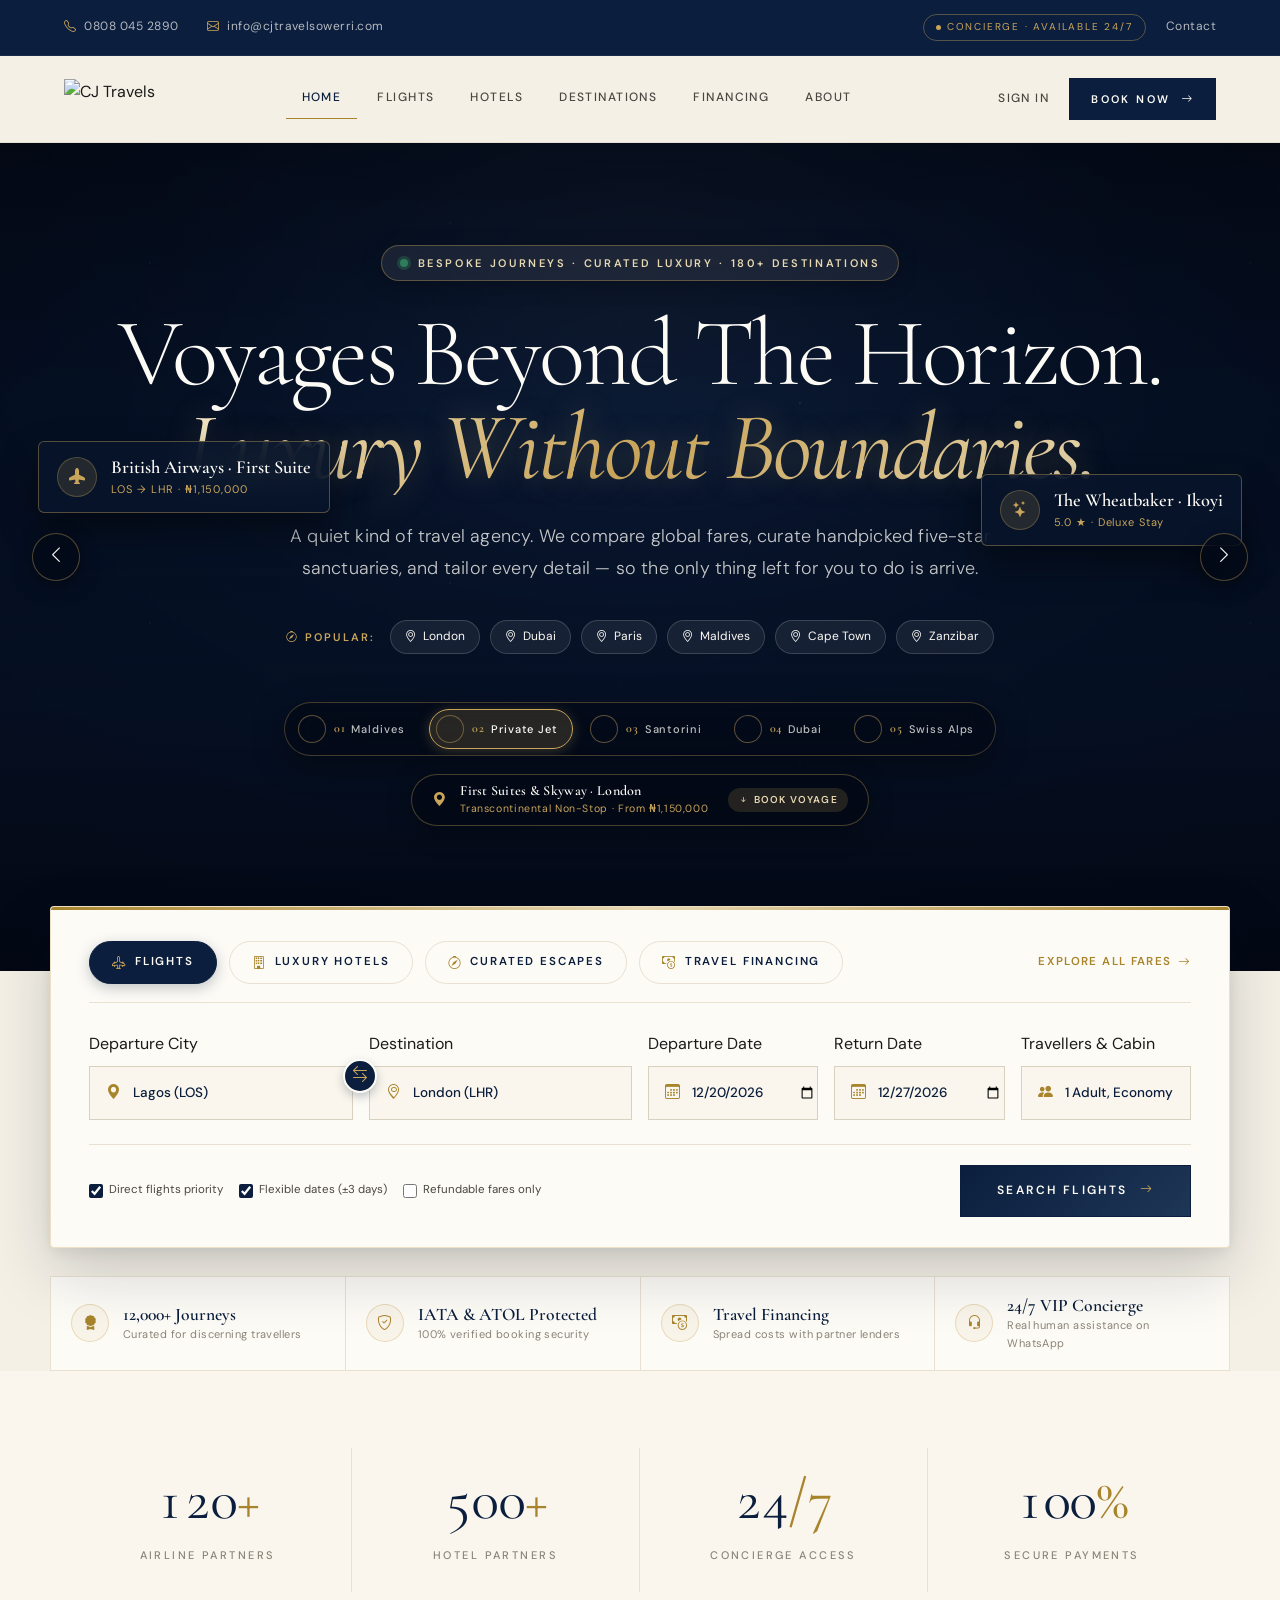
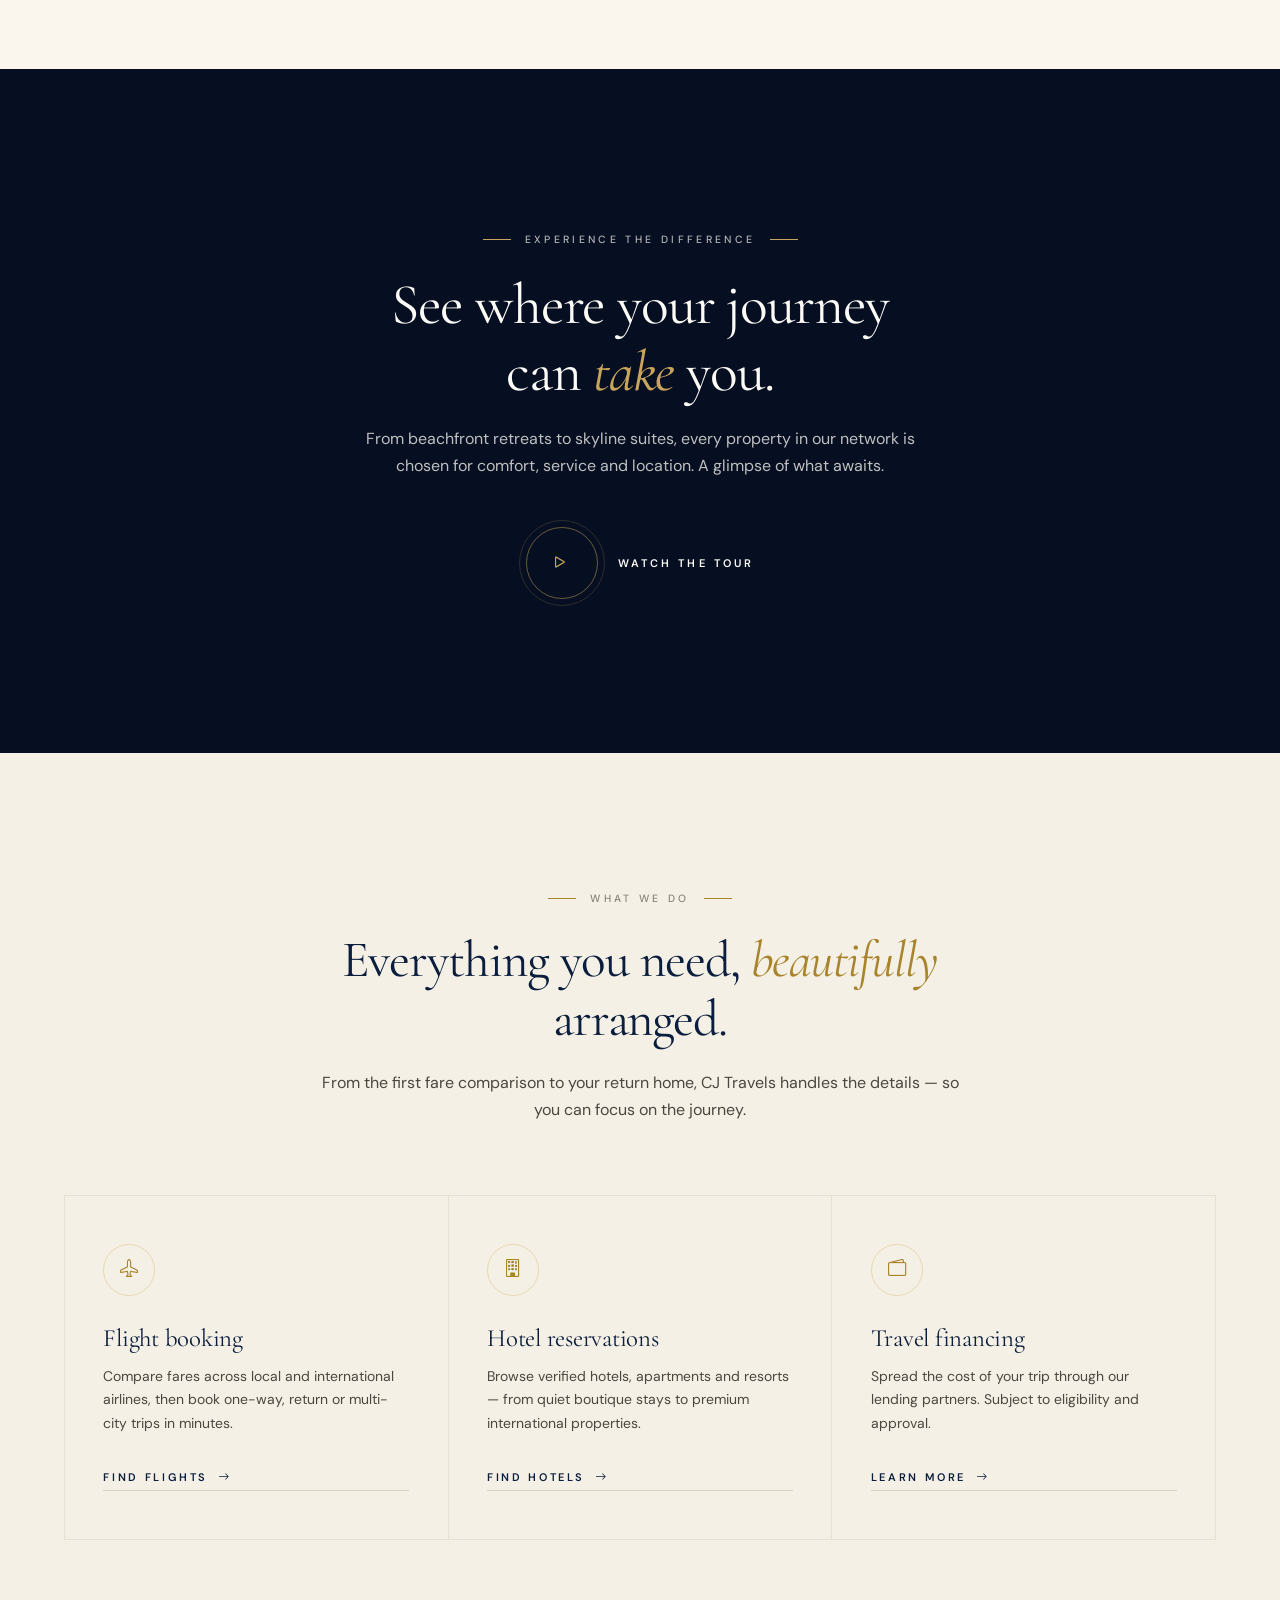
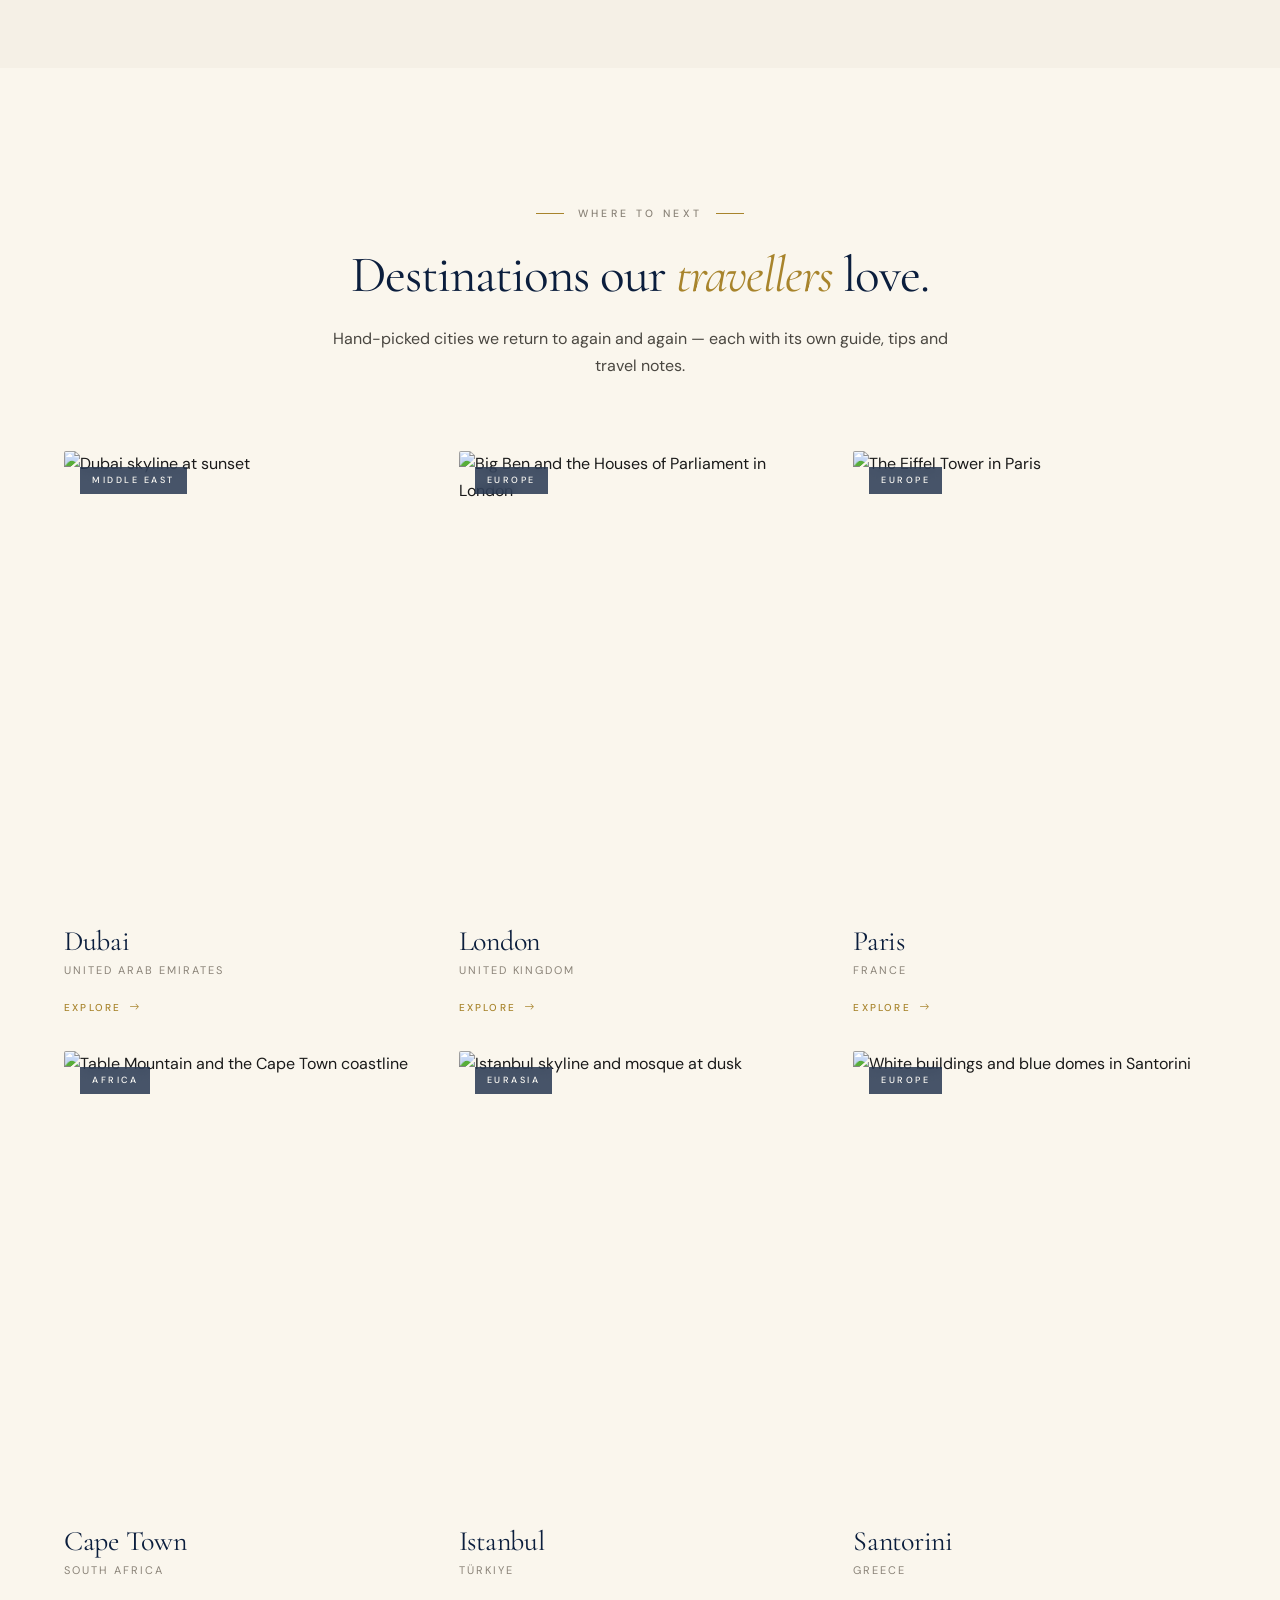
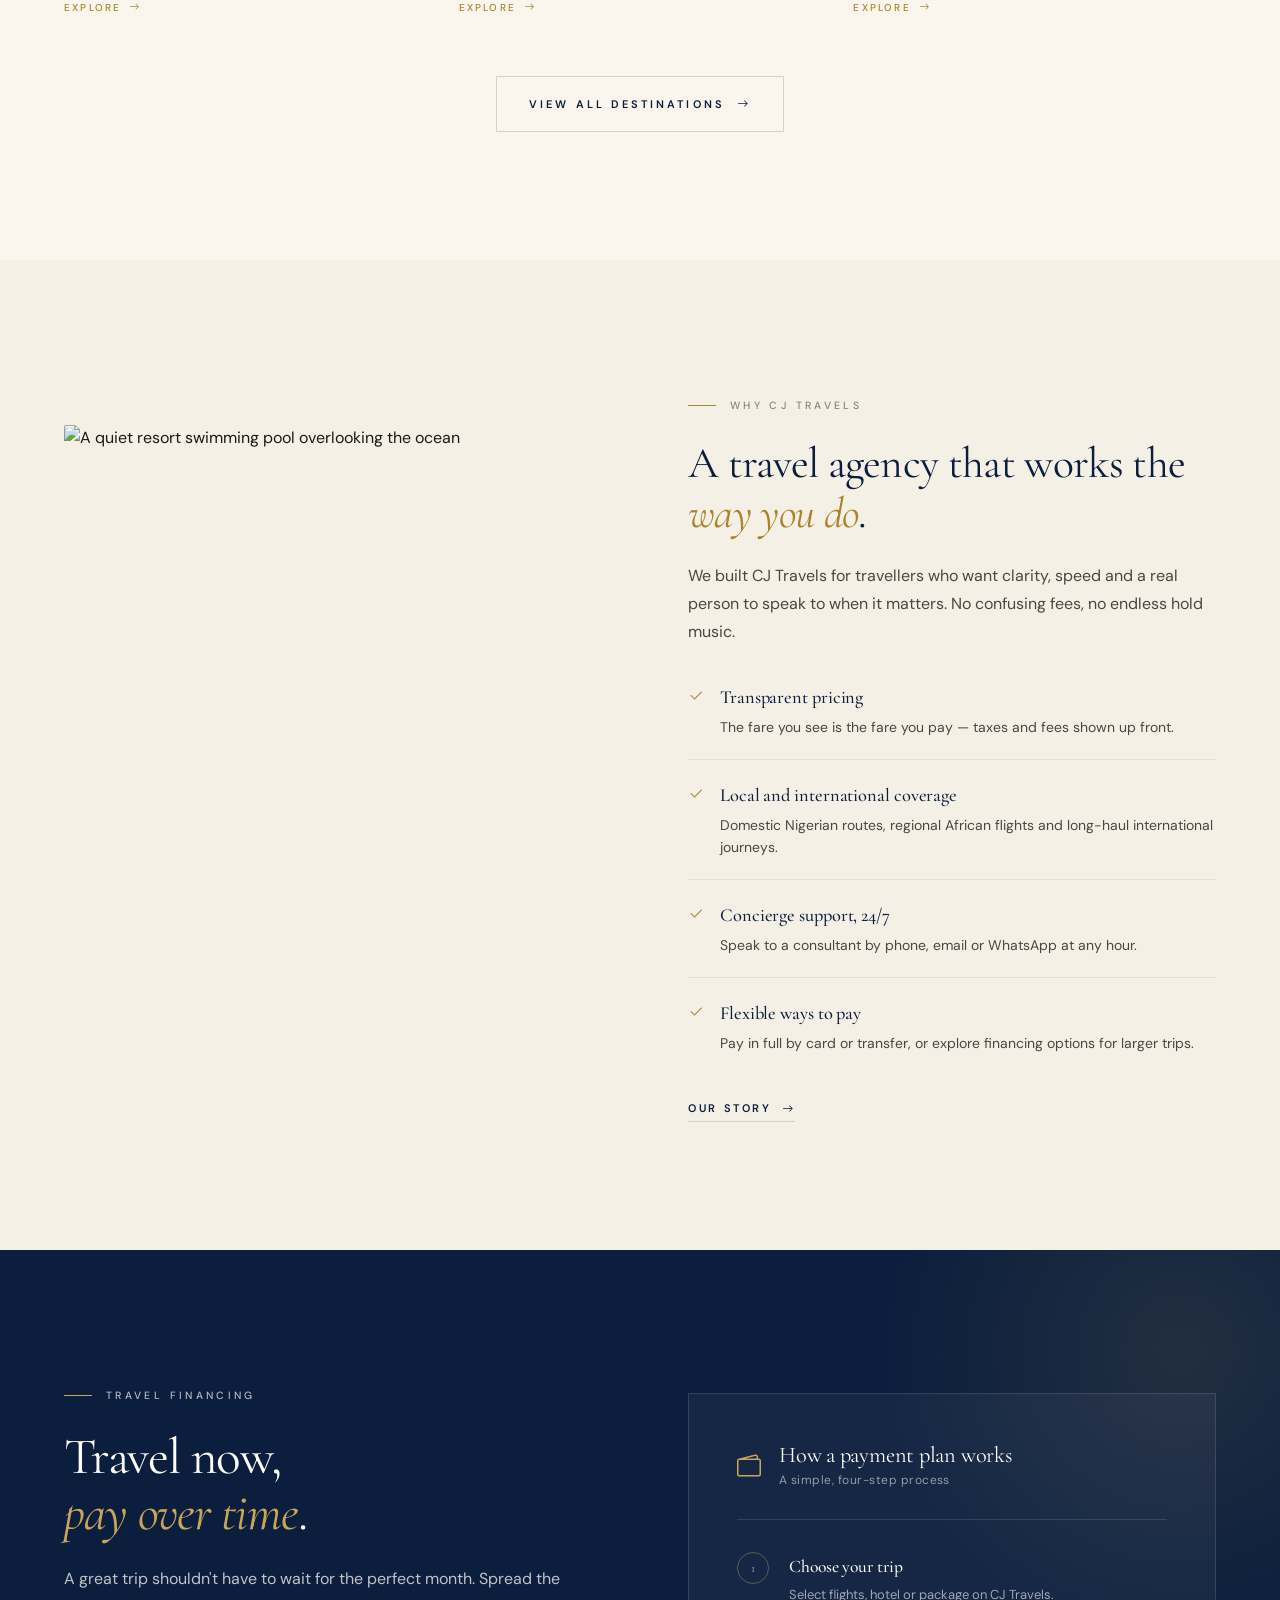
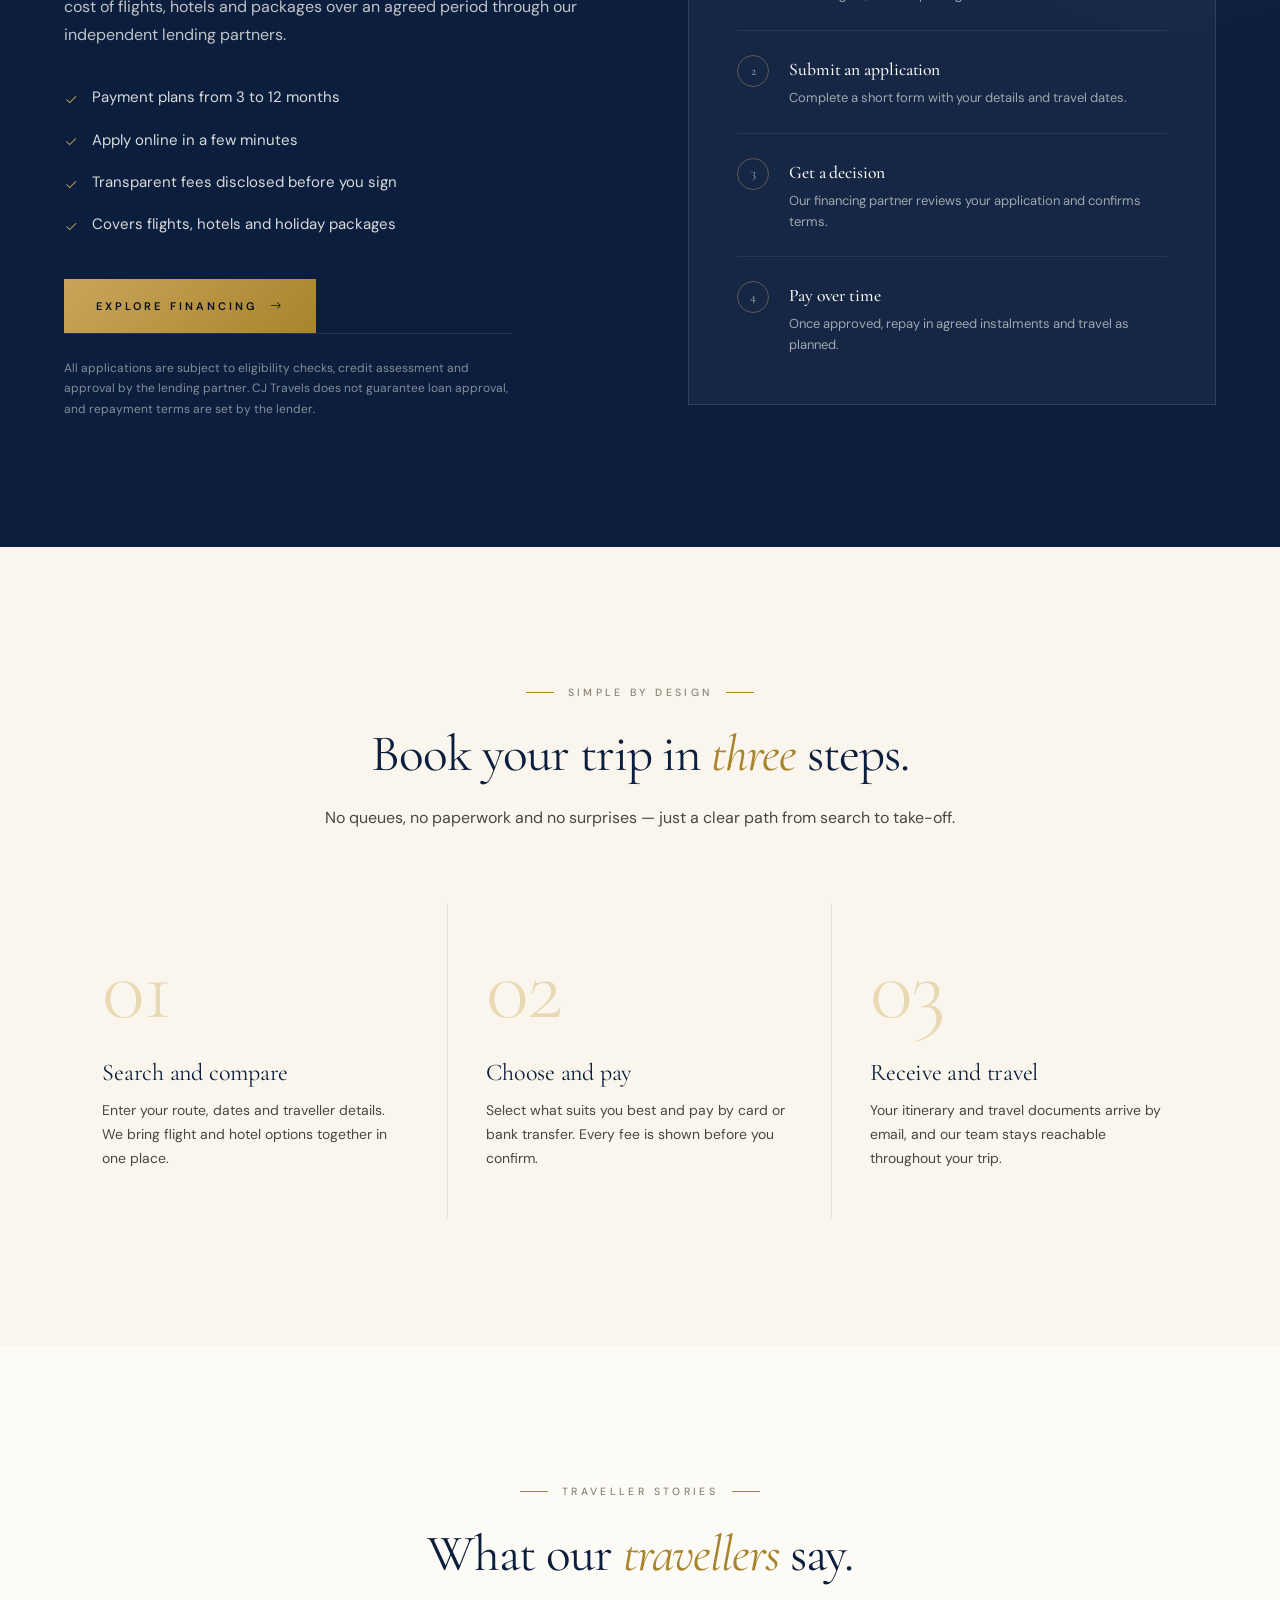
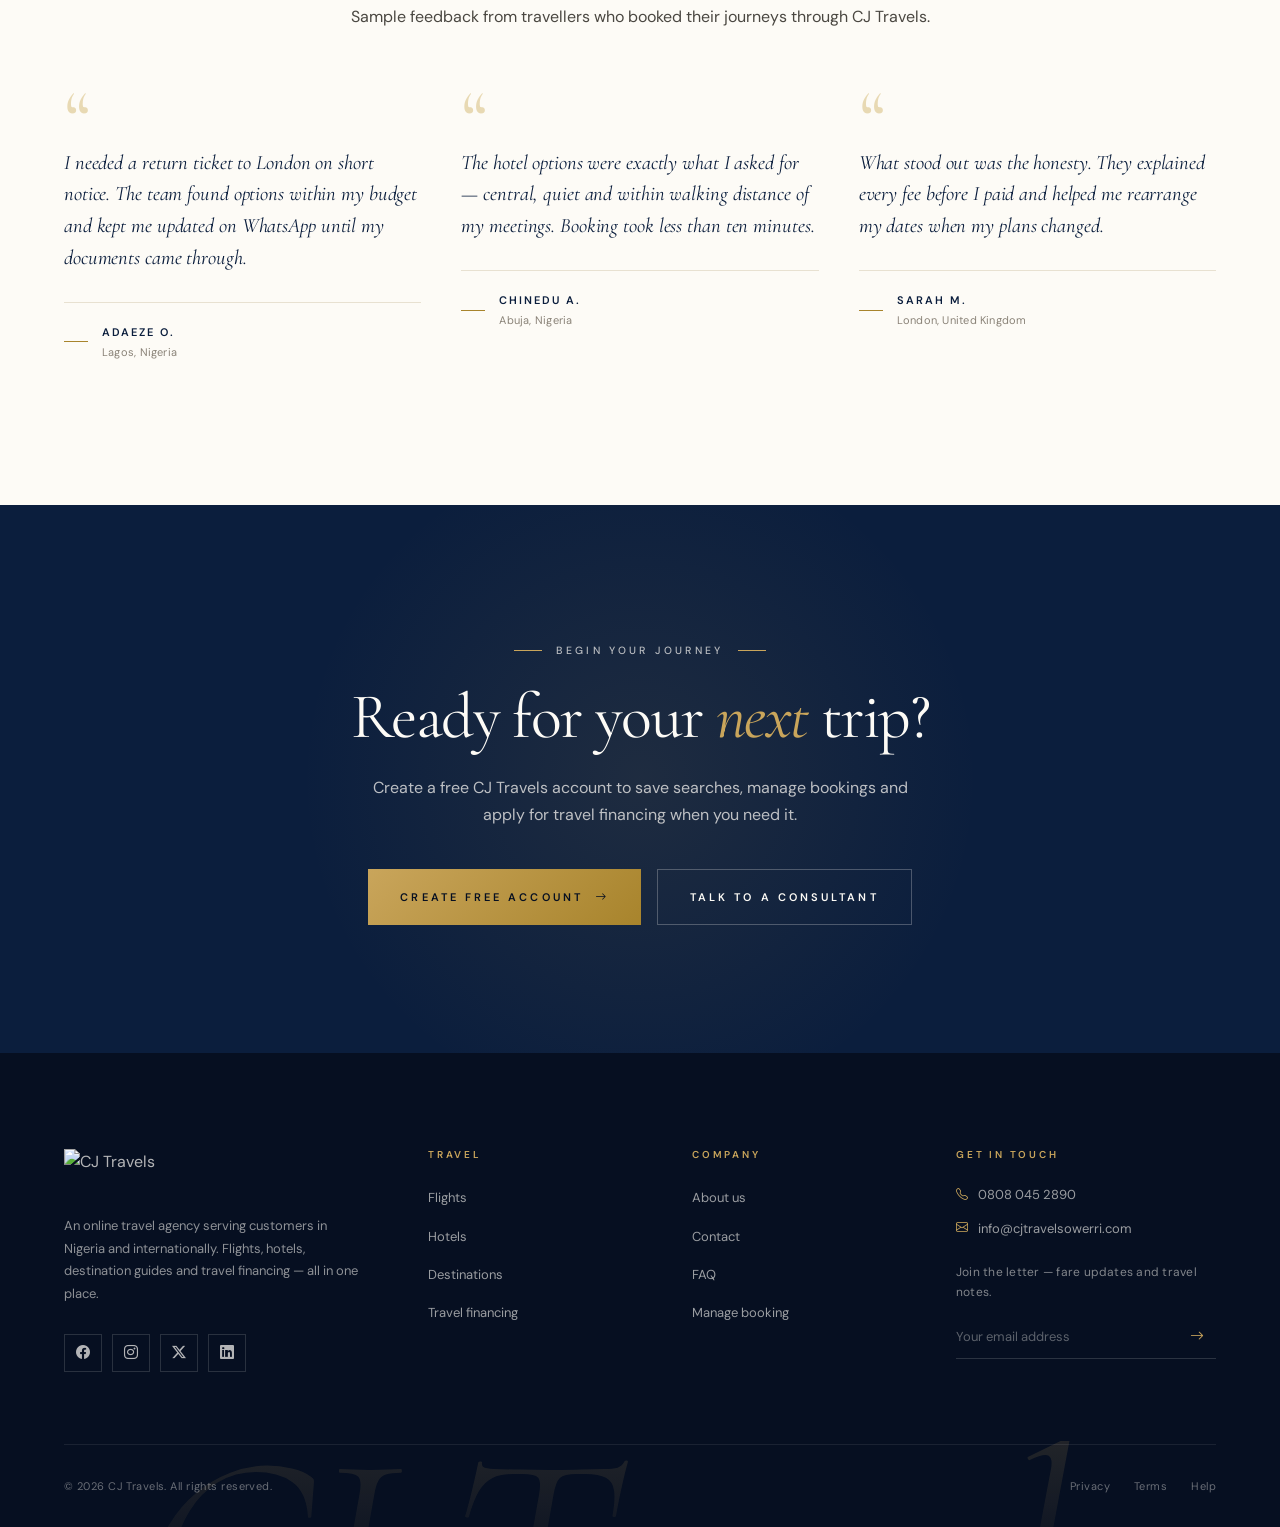
==== public/index.html @ 4b58b242 "Implement real-time MySQL backend, admin credentials management, and live data synchronization" ====
<!DOCTYPE html>
<html lang="en">
<head>
  <link rel="icon" type="image/png" href="images/logo-mark.png" />

  <meta charset="UTF-8" />
  <meta name="viewport" content="width=device-width, initial-scale=1" />
  <title>CJ Travels — Voyages Beyond The Horizon</title>
  <meta name="description" content="CJ Travels is a premier luxury travel agency for travellers in Nigeria and worldwide. Curated flights, hotels, destination guides and travel financing." />

  <link rel="preconnect" href="https://fonts.googleapis.com" />
  <link rel="preconnect" href="https://fonts.gstatic.com" crossorigin />
  <link href="https://fonts.googleapis.com/css2?family=Cormorant+Garamond:ital,wght@0,300;0,400;0,500;0,600;1,300;1,400;1,500&family=DM+Sans:wght@300;400;500;600;700&display=swap" rel="stylesheet" />
  <link href="https://cdn.jsdelivr.net/npm/bootstrap@5.3.3/dist/css/bootstrap.min.css" rel="stylesheet" />
  <link href="https://cdn.jsdelivr.net/npm/bootstrap-icons@1.11.3/font/bootstrap-icons.min.css" rel="stylesheet" />

  <style>
    /* =======================================================
       TOKENS
       ======================================================= */
    :root {
      --cream: #f5f0e6;
      --cream-soft: #faf6ed;
      --ivory: #fdfbf6;
      --navy: #0b1e3d;
      --navy-soft: #1e3657;
      --navy-deep: #060f21;
      --gold: #a8842c;
      --gold-soft: #c9a55b;
      --gold-pale: #e8d9b3;
      --ink: #1a1a1a;
      --ink-soft: #4a4741;
      --muted: #8a8378;
      --hairline: #d9d1c0;
      --hairline-soft: #e8e1d1;
      --green: #2e7d5b;
      --error: #a3452e;
    }

    /* =======================================================
       RESET / BASE
       ======================================================= */
    * { box-sizing: border-box; }
    html { scroll-behavior: smooth; }
    body {
      font-family: 'DM Sans', sans-serif;
      font-weight: 400;
      color: var(--ink);
      background: var(--cream);
      line-height: 1.65;
      -webkit-font-smoothing: antialiased;
      text-rendering: optimizeLegibility;
      overflow-x: hidden;
    }

    h1, h2, h3, h4, h5, h6 {
      font-family: 'Cormorant Garamond', serif;
      font-weight: 400;
      letter-spacing: -.01em;
      color: var(--navy);
      margin: 0;
      line-height: 1.15;
    }

    p { margin: 0; }
    a { color: inherit; text-decoration: none; }
    img { max-width: 100%; display: block; }

    a:focus-visible, button:focus-visible, input:focus-visible, select:focus-visible {
      outline: 1.5px solid var(--navy);
      outline-offset: 4px;
    }

    /* =======================================================
       UTILITIES
       ======================================================= */
    .container { max-width: 1200px; padding-left: 24px; padding-right: 24px; margin: 0 auto; }

    .eyebrow {
      display: inline-flex;
      align-items: center;
      gap: 14px;
      font-family: 'DM Sans', sans-serif;
      font-size: 10.5px;
      font-weight: 500;
      letter-spacing: .32em;
      text-transform: uppercase;
      color: var(--muted);
      margin-bottom: 24px;
    }
    .eyebrow::before, .eyebrow::after {
      content: "";
      width: 28px;
      height: 1px;
      background: var(--gold);
    }
    .eyebrow.no-after::after { display: none; }
    .eyebrow.light { color: rgba(253, 251, 246, .7); }
    .eyebrow.light::before, .eyebrow.light::after { background: var(--gold-soft); }

    .section { padding: clamp(80px, 10vw, 140px) 0; }
    .section-tight { padding: clamp(56px, 7vw, 96px) 0; }

    .bg-cream { background: var(--cream); }
    .bg-cream-soft { background: var(--cream-soft); }
    .bg-ivory { background: var(--ivory); }
    .bg-navy { background: var(--navy); color: var(--ivory); }
    .bg-navy h1, .bg-navy h2, .bg-navy h3 { color: var(--ivory); }

    .section-head {
      max-width: 640px;
      margin: 0 auto clamp(48px, 6vw, 72px);
      text-align: center;
    }
    .section-head h2 {
      font-size: clamp(2rem, 4vw, 3.4rem);
      margin-bottom: 20px;
      letter-spacing: -.02em;
    }
    .section-head h2 em { font-style: italic; color: var(--gold); font-weight: 400; }
    .section-head p {
      font-size: 16px;
      color: var(--ink-soft);
      line-height: 1.7;
    }

    .reveal { opacity: 1; transform: none; }
    .js .reveal {
      opacity: 0;
      transform: translateY(28px);
      transition: opacity .9s cubic-bezier(.4, 0, .2, 1), transform .9s cubic-bezier(.4, 0, .2, 1);
    }
    .js .reveal.is-visible { opacity: 1; transform: none; }

    /* =======================================================
       BUTTONS
       ======================================================= */
    .btn-lux {
      display: inline-flex;
      align-items: center;
      gap: 12px;
      padding: 18px 32px;
      font-family: 'DM Sans', sans-serif;
      font-size: 11px;
      font-weight: 600;
      letter-spacing: .28em;
      text-transform: uppercase;
      cursor: pointer;
      border: 0;
      transition: all .3s ease;
    }
    .btn-lux-navy { background: var(--navy); color: var(--ivory); }
    .btn-lux-navy:hover { background: var(--navy-soft); color: var(--ivory); }
    .btn-lux-navy .arrow { transition: transform .3s ease; }
    .btn-lux-navy:hover .arrow { transform: translateX(4px); }

    .btn-lux-ghost {
      background: transparent;
      color: var(--navy);
      border: 1px solid var(--hairline);
    }
    .btn-lux-ghost:hover {
      background: var(--cream-soft);
      border-color: var(--navy);
      color: var(--navy);
    }

    .btn-lux-gold {
      background: linear-gradient(135deg, var(--gold-soft) 0%, var(--gold) 100%);
      color: var(--navy-deep);
    }
    .btn-lux-gold:hover {
      background: linear-gradient(135deg, var(--gold) 0%, var(--gold-soft) 100%);
      color: var(--navy-deep);
      transform: translateY(-1px);
    }

    .link-arrow {
      display: inline-flex;
      align-items: center;
      gap: 10px;
      font-family: 'DM Sans', sans-serif;
      font-size: 11px;
      font-weight: 600;
      letter-spacing: .24em;
      text-transform: uppercase;
      color: var(--navy);
      border-bottom: 1px solid var(--hairline);
      padding-bottom: 4px;
      transition: all .25s ease;
    }
    .link-arrow:hover {
      border-bottom-color: var(--navy);
      color: var(--navy);
    }
    .link-arrow i { transition: transform .25s ease; }
    .link-arrow:hover i { transform: translateX(4px); }

    /* =======================================================
       TOPBAR
       ======================================================= */
    .topbar {
      background: var(--navy);
      color: rgba(253, 251, 246, .7);
      font-size: 12px;
      padding: 14px 0;
      border-bottom: 1px solid rgba(255, 255, 255, .06);
    }
    .topbar-inner {
      display: flex;
      align-items: center;
      justify-content: space-between;
      gap: 24px;
      flex-wrap: wrap;
    }
    .topbar-left {
      display: flex;
      align-items: center;
      gap: 28px;
    }
    .topbar a {
      color: rgba(253, 251, 246, .7);
      display: inline-flex;
      align-items: center;
      gap: 8px;
      letter-spacing: .04em;
      transition: color .2s ease;
    }
    .topbar a:hover { color: var(--gold-soft); }
    .topbar i { color: var(--gold-soft); font-size: 12px; }
    .topbar-right {
      display: flex;
      align-items: center;
      gap: 20px;
    }
    .topbar-badge {
      display: inline-flex;
      align-items: center;
      gap: 6px;
      padding: 4px 12px;
      border: 1px solid rgba(201, 165, 91, .4);
      border-radius: 100px;
      font-size: 10px;
      letter-spacing: .18em;
      text-transform: uppercase;
      color: var(--gold-soft);
    }
    .topbar-badge::before {
      content: "";
      width: 5px;
      height: 5px;
      border-radius: 50%;
      background: var(--gold-soft);
    }

    /* =======================================================
       NAVBAR
       ======================================================= */
    .site-header {
      position: sticky;
      top: 0;
      z-index: 1030;
      background: var(--cream);
      border-bottom: 1px solid var(--hairline-soft);
      transition: box-shadow .3s ease, background-color .3s ease;
    }
    .site-header.scrolled {
      background: rgba(245, 240, 230, .97);
      backdrop-filter: blur(12px);
      -webkit-backdrop-filter: blur(12px);
      box-shadow: 0 1px 0 var(--hairline);
    }

    .nav-inner {
      display: flex;
      align-items: center;
      justify-content: space-between;
      gap: 32px;
      padding: 22px 0;
    }

    .brand {
      display: inline-flex;
      align-items: center;
      gap: 12px;
      flex-shrink: 0;
    }
    .brand-mark {
      width: 42px;
      height: 42px;
      border-radius: 50%;
      border: 1px solid var(--navy);
      display: inline-flex;
      align-items: center;
      justify-content: center;
      color: var(--navy);
      font-size: 15px;
      flex-shrink: 0;
      transition: all .3s ease;
    }
    .brand:hover .brand-mark {
      background: var(--navy);
      color: var(--ivory);
    }
    .brand-name {
      font-family: 'Cormorant Garamond', serif;
      font-size: 24px;
      font-weight: 500;
      letter-spacing: .01em;
      color: var(--navy);
      line-height: 1;
    }
    .brand-name em {
      font-style: italic;
      color: var(--gold);
      font-weight: 400;
    }

    .nav-center {
      display: flex;
      align-items: center;
      gap: 4px;
      flex: 1;
      justify-content: center;
    }
    .nav-center a {
      padding: 10px 16px;
      font-size: 12px;
      font-weight: 500;
      letter-spacing: .12em;
      text-transform: uppercase;
      color: var(--ink-soft);
      border-bottom: 1px solid transparent;
      transition: all .25s ease;
      white-space: nowrap;
    }
    .nav-center a:hover { color: var(--navy); }
    .nav-center a.active {
      color: var(--navy);
      border-bottom-color: var(--gold);
    }

    .nav-actions {
      display: flex;
      align-items: center;
      gap: 20px;
      flex-shrink: 0;
    }
    .nav-actions a.text-link {
      font-size: 12px;
      font-weight: 500;
      letter-spacing: .12em;
      text-transform: uppercase;
      color: var(--ink-soft);
      transition: color .2s ease;
    }
    .nav-actions a.text-link:hover { color: var(--navy); }

    .btn-nav-cta {
      display: inline-flex;
      align-items: center;
      gap: 10px;
      padding: 12px 22px;
      font-family: 'DM Sans', sans-serif;
      font-size: 11px;
      font-weight: 600;
      letter-spacing: .22em;
      text-transform: uppercase;
      background: var(--navy);
      color: var(--ivory);
      border: 0;
      cursor: pointer;
      transition: background-color .25s ease;
    }
    .btn-nav-cta:hover { background: var(--navy-soft); color: var(--ivory); }

    .navbar-toggler {
      display: none;
      width: 44px;
      height: 44px;
      border: 1px solid var(--hairline);
      background: transparent;
      color: var(--navy);
      align-items: center;
      justify-content: center;
      cursor: pointer;
    }

    @media (max-width: 991.98px) {
      .nav-center, .nav-actions { display: none; }
      .navbar-toggler { display: inline-flex; }
    }

    /* =======================================================
       MOBILE DRAWER
       ======================================================= */
    .mobile-nav-overlay {
      position: fixed;
      inset: 0;
      background: rgba(6, 15, 33, .55);
      backdrop-filter: blur(3px);
      z-index: 1049;
      opacity: 0;
      pointer-events: none;
      transition: opacity .3s ease;
    }
    .mobile-nav-overlay.show { opacity: 1; pointer-events: auto; }

    .mobile-nav {
      position: fixed;
      top: 0;
      right: 0;
      bottom: 0;
      width: min(360px, 88vw);
      background: var(--cream);
      z-index: 1050;
      transform: translateX(100%);
      transition: transform .4s cubic-bezier(.4, 0, .2, 1);
      display: flex;
      flex-direction: column;
      overflow-y: auto;
    }
    .mobile-nav.open { transform: translateX(0); }

    .mobile-nav-head {
      display: flex;
      align-items: center;
      justify-content: space-between;
      padding: 22px 24px;
      border-bottom: 1px solid var(--hairline-soft);
    }
    .mobile-nav-close {
      width: 40px;
      height: 40px;
      border: 1px solid var(--hairline);
      background: transparent;
      color: var(--navy);
      display: inline-flex;
      align-items: center;
      justify-content: center;
      cursor: pointer;
    }
    .mobile-nav-body { padding: 24px; flex: 1; }
    .mobile-nav .nav-list {
      list-style: none;
      padding: 0;
      margin: 0;
      display: grid;
      gap: 0;
    }
    .mobile-nav .nav-link {
      display: flex;
      align-items: center;
      justify-content: space-between;
      padding: 18px 0;
      font-family: 'Cormorant Garamond', serif;
      font-size: 24px;
      font-weight: 400;
      color: var(--navy);
      border-bottom: 1px solid var(--hairline-soft);
      transition: color .2s ease;
    }
    .mobile-nav .nav-link:hover,
    .mobile-nav .nav-link.active { color: var(--gold); }
    .mobile-nav .nav-link i {
      font-size: 14px;
      color: var(--hairline);
    }
    .mobile-nav-cta {
      padding: 24px;
      border-top: 1px solid var(--hairline-soft);
      display: grid;
      gap: 12px;
    }
    .mobile-nav-cta .btn-lux { justify-content: center; }
    .mobile-nav-footer {
      padding: 20px 24px 28px;
      border-top: 1px solid var(--hairline-soft);
      background: var(--cream-soft);
    }
    .mobile-nav-footer p {
      font-size: 11px;
      letter-spacing: .22em;
      text-transform: uppercase;
      color: var(--muted);
      margin-bottom: 12px;
    }
    .mobile-nav-footer a {
      display: flex;
      align-items: center;
      gap: 10px;
      font-size: 13px;
      color: var(--ink-soft);
      padding: 6px 0;
    }
    .mobile-nav-footer a i { color: var(--gold); }

    
    /* =======================================================
       OUT-OF-THIS-WORLD LUXURY HERO & SEARCH TERMINAL
       ======================================================= */
    .hero-cosmos {
      position: relative;
      background: radial-gradient(circle at 50% -10%, #152e59 0%, #08152b 45%, #030813 100%);
      color: #fdfbf6;
      padding: clamp(60px, 8vw, 110px) 0 clamp(90px, 12vw, 145px);
      overflow: hidden;
      isolation: isolate;
    }

    /* Ambient Cosmic Glows */
    .hero-cosmos::before {
      content: "";
      position: absolute;
      top: -200px;
      left: 50%;
      transform: translateX(-50%);
      width: clamp(600px, 80vw, 1200px);
      height: 600px;
      background: radial-gradient(ellipse, rgba(201, 165, 91, 0.22) 0%, rgba(30, 70, 130, 0.28) 40%, transparent 75%);
      filter: blur(80px);
      border-radius: 50%;
      pointer-events: none;
      z-index: 0;
      animation: pulseAura 12s ease-in-out infinite alternate;
    }

    .hero-cosmos::after {
      content: "";
      position: absolute;
      inset: 0;
      background-image: 
        radial-gradient(1px 1px at 20px 30px, rgba(201, 165, 91, 0.65), transparent),
        radial-gradient(1.5px 1.5px at 150px 120px, rgba(253, 251, 246, 0.85), transparent),
        radial-gradient(1px 1px at 320px 240px, rgba(201, 165, 91, 0.55), transparent),
        radial-gradient(1.2px 1.2px at 450px 80px, rgba(253, 251, 246, 0.75), transparent),
        radial-gradient(1px 1px at 620px 180px, rgba(201, 165, 91, 0.55), transparent),
        radial-gradient(1.5px 1.5px at 800px 260px, rgba(253, 251, 246, 0.8), transparent),
        radial-gradient(1px 1px at 980px 110px, rgba(201, 165, 91, 0.65), transparent);
      background-size: 1100px 360px;
      opacity: 0.65;
      pointer-events: none;
      z-index: 0;
    }

    @keyframes pulseAura {
      0% { transform: translateX(-50%) scale(0.95); opacity: 0.75; }
      100% { transform: translateX(-50%) scale(1.15); opacity: 1; }
    }

    .hero-cosmos .container {
      position: relative;
      z-index: 2;
    }

    /* Floating Status Badge */
    
    /* =======================================================
       HERO CINEMATIC IMAGE SLIDER & THUMBNAIL SHOWCASE
       ======================================================= */
    .hero-slider-stage {
      position: absolute;
      inset: 0;
      z-index: 1;
      overflow: hidden;
      pointer-events: none;
    }

    .hero-slide {
      position: absolute;
      inset: 0;
      opacity: 0;
      visibility: hidden;
      transition: opacity 1.3s cubic-bezier(0.4, 0, 0.2, 1), visibility 1.3s;
      z-index: 1;
      overflow: hidden;
    }

    .hero-slide.active {
      opacity: 1;
      visibility: visible;
      z-index: 2;
    }

    .hero-slide-media {
      position: absolute;
      inset: -4%;
      width: 108%;
      height: 108%;
      object-fit: cover;
      object-position: center;
      transform: scale(1);
      transition: transform 8s cubic-bezier(0.25, 1, 0.5, 1);
      filter: brightness(0.85) contrast(1.08);
      will-change: transform;
    }

    .hero-slide.active .hero-slide-media {
      transform: scale(1.08);
    }

    /* Dual Scrim / Vignette on each slide for flawless text contrast */
    .hero-slide-overlay {
      position: absolute;
      inset: 0;
      background: 
        linear-gradient(180deg, 
          rgba(3, 8, 19, 0.78) 0%, 
          rgba(6, 17, 38, 0.52) 32%, 
          rgba(6, 17, 38, 0.68) 68%, 
          rgba(3, 8, 19, 0.96) 100%),
        radial-gradient(ellipse at 50% 35%, 
          rgba(11, 30, 61, 0.35) 0%, 
          rgba(3, 8, 19, 0.92) 100%);
    }

    /* Interactive Slide Navigation Chevrons */
    .hero-slide-nav {
      position: absolute;
      top: 50%;
      transform: translateY(-50%);
      width: 48px;
      height: 48px;
      border-radius: 50%;
      background: rgba(3, 8, 19, 0.55);
      border: 1px solid rgba(201, 165, 91, 0.4);
      color: #fdfbf6;
      display: inline-flex;
      align-items: center;
      justify-content: center;
      cursor: pointer;
      z-index: 6;
      backdrop-filter: blur(14px);
      -webkit-backdrop-filter: blur(14px);
      transition: all .3s cubic-bezier(0.2, 0.8, 0.2, 1);
      font-size: 18px;
      padding: 0;
      box-shadow: 0 6px 20px rgba(0, 0, 0, 0.4);
    }
    .hero-slide-nav:hover {
      background: rgba(201, 165, 91, 0.35);
      border-color: #c9a55b;
      color: #fff;
      box-shadow: 0 0 25px rgba(201, 165, 91, 0.45);
      transform: translateY(-50%) scale(1.1);
    }
    .hero-slide-prev { left: clamp(14px, 2.5vw, 36px); }
    .hero-slide-next { right: clamp(14px, 2.5vw, 36px); }

    /* Hero Slide Thumbnail Showcase Bar */
    .hero-slide-thumbs-container {
      display: flex;
      justify-content: center;
      margin-top: 32px;
      position: relative;
      z-index: 4;
      padding: 0 16px;
    }
    .hero-slide-thumbs {
      display: inline-flex;
      align-items: center;
      gap: 10px;
      padding: 6px;
      background: rgba(3, 8, 19, 0.6);
      border: 1px solid rgba(201, 165, 91, 0.32);
      border-radius: 100px;
      backdrop-filter: blur(18px);
      -webkit-backdrop-filter: blur(18px);
      max-width: 100%;
      overflow-x: auto;
      scrollbar-width: none;
      box-shadow: 0 8px 32px rgba(0, 0, 0, 0.4);
    }
    .hero-slide-thumbs::-webkit-scrollbar { display: none; }

    .hero-thumb-btn {
      display: inline-flex;
      align-items: center;
      gap: 8px;
      padding: 5px 14px 5px 6px;
      background: transparent;
      border: 1px solid transparent;
      border-radius: 100px;
      color: rgba(253, 251, 246, 0.75);
      font-family: 'DM Sans', sans-serif;
      cursor: pointer;
      transition: all .3s cubic-bezier(0.2, 0.8, 0.2, 1);
      position: relative;
      overflow: hidden;
      white-space: nowrap;
    }
    .hero-thumb-btn .thumb-img {
      width: 28px;
      height: 28px;
      border-radius: 50%;
      background-size: cover;
      background-position: center;
      border: 1px solid rgba(201, 165, 91, 0.45);
      flex-shrink: 0;
    }
    .hero-thumb-btn .thumb-meta {
      display: inline-flex;
      align-items: center;
      gap: 6px;
      font-size: 11px;
      font-weight: 500;
      letter-spacing: .08em;
    }
    .hero-thumb-btn .thumb-num {
      font-family: 'Cormorant Garamond', serif;
      font-size: 12px;
      color: #c9a55b;
      font-weight: 600;
    }
    .hero-thumb-btn:hover {
      background: rgba(253, 251, 246, 0.08);
      color: #fff;
      border-color: rgba(201, 165, 91, 0.4);
    }
    .hero-thumb-btn.active {
      background: rgba(201, 165, 91, 0.18);
      border-color: #c9a55b;
      color: #fdfbf6;
      box-shadow: 0 2px 14px rgba(201, 165, 91, 0.28);
    }
    .hero-thumb-btn .thumb-progress {
      position: absolute;
      bottom: 0;
      left: 0;
      height: 2px;
      background: #c9a55b;
      width: 0%;
      border-radius: 2px;
    }
    .hero-thumb-btn.active .thumb-progress {
      animation: thumbTimer 6s linear infinite;
    }
    @keyframes thumbTimer {
      0% { width: 0%; }
      100% { width: 100%; }
    }

    /* Floating Story Caption Badge (Interactive) */
    .hero-story-wrap {
      display: flex;
      justify-content: center;
      margin-top: 18px;
      position: relative;
      z-index: 4;
      padding: 0 16px;
    }
    .hero-story-badge {
      display: inline-flex;
      align-items: center;
      gap: 14px;
      padding: 8px 20px;
      background: rgba(3, 8, 19, 0.7);
      border: 1px solid rgba(201, 165, 91, 0.35);
      border-radius: 100px;
      backdrop-filter: blur(16px);
      -webkit-backdrop-filter: blur(16px);
      cursor: pointer;
      transition: all .3s cubic-bezier(0.2, 0.8, 0.2, 1);
      box-shadow: 0 6px 24px rgba(0, 0, 0, 0.35);
    }
    .hero-story-badge:hover {
      background: rgba(11, 30, 61, 0.9);
      border-color: #c9a55b;
      transform: translateY(-2px);
      box-shadow: 0 10px 30px rgba(201, 165, 91, 0.28);
    }
    .hero-story-pin {
      color: #c9a55b;
      font-size: 14px;
    }
    .hero-story-meta {
      display: flex;
      flex-direction: column;
      text-align: left;
    }
    .hero-story-meta strong {
      font-family: 'Cormorant Garamond', serif;
      font-size: 14px;
      font-weight: 600;
      color: #fdfbf6;
      line-height: 1.2;
      letter-spacing: .02em;
    }
    .hero-story-meta span {
      font-family: 'DM Sans', sans-serif;
      font-size: 10.5px;
      color: #c9a55b;
      letter-spacing: .06em;
    }
    .hero-story-cta {
      font-family: 'DM Sans', sans-serif;
      font-size: 10px;
      font-weight: 600;
      text-transform: uppercase;
      letter-spacing: .12em;
      color: #e8d9b3;
      margin-left: 6px;
      padding: 4px 10px;
      background: rgba(201, 165, 91, 0.16);
      border-radius: 100px;
      display: inline-flex;
      align-items: center;
      gap: 4px;
      transition: background-color .2s ease;
    }
    .hero-story-badge:hover .hero-story-cta {
      background: var(--gold);
      color: var(--navy);
    }

    @media (max-width: 767.98px) {
      .hero-slide-nav { display: none; }
      .hero-slide-thumbs { max-width: 100%; border-radius: 16px; }
      .hero-story-badge { flex-wrap: wrap; justify-content: center; text-align: center; border-radius: 16px; padding: 10px 16px; }
      .hero-story-meta { align-items: center; text-align: center; }
    }

    .hero-orbit-badge {
      display: inline-flex;
      align-items: center;
      gap: 10px;
      padding: 8px 18px;
      background: rgba(253, 251, 246, 0.08);
      border: 1px solid rgba(201, 165, 91, 0.38);
      border-radius: 100px;
      backdrop-filter: blur(12px);
      -webkit-backdrop-filter: blur(12px);
      font-family: 'DM Sans', sans-serif;
      font-size: 11px;
      font-weight: 600;
      letter-spacing: .24em;
      text-transform: uppercase;
      color: #e8d9b3;
      margin-bottom: 26px;
      box-shadow: 0 4px 20px rgba(0, 0, 0, 0.25);
    }
    .hero-orbit-badge .beacon {
      width: 8px;
      height: 8px;
      background: #2e7d5b;
      border-radius: 50%;
      box-shadow: 0 0 0 3px rgba(46, 125, 91, 0.35);
      animation: beaconPulse 2s infinite;
    }
    @keyframes beaconPulse {
      0% { box-shadow: 0 0 0 0 rgba(46, 125, 91, 0.7); }
      70% { box-shadow: 0 0 0 8px rgba(46, 125, 91, 0); }
      100% { box-shadow: 0 0 0 0 rgba(46, 125, 91, 0); }
    }

    /* Epic Hero Headline */
    .hero-cosmos-title {
      font-family: 'Cormorant Garamond', serif;
      font-size: clamp(2.8rem, 7.5vw, 6.2rem);
      line-height: .98;
      letter-spacing: -.03em;
      font-weight: 300;
      color: #fdfbf6;
      margin-bottom: 26px;
      text-wrap: balance;
    }
    .hero-cosmos-title em {
      font-style: italic;
      font-weight: 400;
      background: linear-gradient(135deg, #f7eccf 0%, #c9a55b 50%, #e8d9b3 100%);
      -webkit-background-clip: text;
      -webkit-text-fill-color: transparent;
      display: inline-block;
      text-shadow: 0 0 30px rgba(201, 165, 91, 0.35);
    }

    .hero-cosmos-sub {
      font-family: 'DM Sans', sans-serif;
      font-size: clamp(15px, 1.4vw, 18px);
      line-height: 1.75;
      color: rgba(253, 251, 246, 0.78);
      max-width: 62ch;
      margin: 0 auto 36px;
      font-weight: 300;
      letter-spacing: .01em;
    }

    /* Quick Destination Fast Chips */
    .hero-chips-wrap {
      display: flex;
      align-items: center;
      justify-content: center;
      gap: 10px;
      flex-wrap: wrap;
      margin-bottom: 48px;
    }
    .hero-chips-label {
      font-size: 11px;
      font-weight: 600;
      letter-spacing: .2em;
      text-transform: uppercase;
      color: #c9a55b;
      margin-right: 4px;
    }
    .hero-chip-btn {
      display: inline-flex;
      align-items: center;
      gap: 6px;
      background: rgba(253, 251, 246, 0.07);
      border: 1px solid rgba(253, 251, 246, 0.16);
      color: #fdfbf6;
      padding: 6px 14px;
      border-radius: 100px;
      font-size: 12px;
      font-family: 'DM Sans', sans-serif;
      font-weight: 400;
      cursor: pointer;
      transition: all .25s cubic-bezier(0.2, 0.8, 0.2, 1);
      backdrop-filter: blur(8px);
    }
    .hero-chip-btn:hover {
      background: rgba(201, 165, 91, 0.22);
      border-color: #c9a55b;
      color: #fff;
      transform: translateY(-2px);
      box-shadow: 0 6px 16px rgba(201, 165, 91, 0.25);
    }

    /* Floating Micro Cards */
    .hero-floating-card {
      position: absolute;
      z-index: 3;
      background: rgba(8, 21, 43, 0.85);
      border: 1px solid rgba(201, 165, 91, 0.4);
      padding: 14px 18px;
      border-radius: 6px;
      backdrop-filter: blur(16px);
      -webkit-backdrop-filter: blur(16px);
      box-shadow: 0 16px 36px rgba(0, 0, 0, 0.45);
      display: flex;
      align-items: center;
      gap: 14px;
      pointer-events: none;
      animation: floatSlow 6s ease-in-out infinite alternate;
    }
    .hero-floating-card.left {
      left: 3%;
      top: 36%;
      animation-delay: 0s;
    }
    .hero-floating-card.right {
      right: 3%;
      top: 40%;
      animation-delay: -3s;
    }
    @keyframes floatSlow {
      0% { transform: translateY(0px) rotate(0deg); }
      100% { transform: translateY(-12px) rotate(0.8deg); }
    }
    .hero-floating-card .card-icon {
      width: 40px; height: 40px;
      border-radius: 50%;
      background: rgba(201, 165, 91, 0.15);
      color: #c9a55b;
      display: inline-flex;
      align-items: center;
      justify-content: center;
      font-size: 16px;
      border: 1px solid rgba(201, 165, 91, 0.3);
      flex: 0 0 auto;
    }
    .hero-floating-card .card-info strong {
      display: block;
      font-family: 'Cormorant Garamond', serif;
      font-size: 1.15rem;
      font-weight: 600;
      color: #fdfbf6;
      line-height: 1.2;
    }
    .hero-floating-card .card-info span {
      display: block;
      font-family: 'DM Sans', sans-serif;
      font-size: 11px;
      color: #c9a55b;
      letter-spacing: .08em;
      margin-top: 2px;
    }

    @media (max-width: 1199.98px) {
      .hero-floating-card { display: none !important; }
    }

    /* =======================================================
       NEXT-GEN GLASSMORPHIC SEARCH TERMINAL
       ======================================================= */
    .search-terminal-wrap {
      position: relative;
      margin-top: -65px;
      z-index: 10;
      padding: 0 24px;
    }
    .search-terminal-card {
      max-width: 1180px;
      margin: 0 auto;
      background: #fdfbf6;
      border: 1px solid rgba(201, 165, 91, 0.32);
      border-radius: 4px;
      padding: 34px 38px 30px;
      box-shadow: 0 24px 64px rgba(6, 15, 33, 0.18), 0 4px 16px rgba(6, 15, 33, 0.08);
      position: relative;
    }
    .search-terminal-card::before {
      content: "";
      position: absolute;
      top: 0; left: 0; right: 0;
      height: 3px;
      background: linear-gradient(90deg, #a8842c 0%, #e8d9b3 50%, #a8842c 100%);
      border-radius: 4px 4px 0 0;
    }

    .terminal-tabs {
      display: flex;
      align-items: center;
      gap: 12px;
      border-bottom: 1px solid var(--hairline-soft);
      padding-bottom: 18px;
      margin-bottom: 28px;
      flex-wrap: wrap;
    }
    .terminal-tab-btn {
      background: transparent;
      border: 1px solid var(--hairline-soft);
      padding: 10px 22px;
      border-radius: 100px;
      font-family: 'DM Sans', sans-serif;
      font-size: 11.5px;
      font-weight: 600;
      letter-spacing: .16em;
      text-transform: uppercase;
      color: var(--navy);
      cursor: pointer;
      transition: all .25s ease;
      display: inline-flex;
      align-items: center;
      gap: 8px;
    }
    .terminal-tab-btn i { font-size: 13px; color: var(--gold); }
    .terminal-tab-btn:hover {
      background: var(--cream-soft);
      border-color: var(--gold);
    }
    .terminal-tab-btn.active {
      background: var(--navy);
      border-color: var(--navy);
      color: #fdfbf6;
      box-shadow: 0 4px 14px rgba(11, 30, 61, 0.25);
    }
    .terminal-tab-btn.active i { color: #c9a55b; }

    .terminal-tab-link {
      margin-left: auto;
      font-family: 'DM Sans', sans-serif;
      font-size: 11.5px;
      font-weight: 600;
      letter-spacing: .12em;
      text-transform: uppercase;
      color: var(--gold);
      display: inline-flex;
      align-items: center;
      gap: 6px;
      transition: color .2s ease;
    }
    .terminal-tab-link:hover { color: var(--navy); }

    /* Field Overrides */
    .search-terminal-card .field {
      position: relative;
      display: flex;
      align-items: center;
      border: 1px solid var(--hairline);
      background: var(--cream-soft);
      height: 54px;
      padding: 0 16px;
      transition: border-color .25s ease, background-color .25s ease, box-shadow .25s ease;
    }
    .search-terminal-card .field:focus-within {
      border-color: var(--navy);
      background: #ffffff;
      box-shadow: 0 0 0 3px rgba(11, 30, 61, 0.08);
    }
    .search-terminal-card .field i {
      color: var(--gold);
      font-size: 15px;
      margin-right: 12px;
      flex: 0 0 auto;
    }
    .search-terminal-card .field input,
    .search-terminal-card .field select {
      border: 0;
      background: transparent;
      padding: 0;
      height: 100%;
      width: 100%;
      font-family: 'DM Sans', sans-serif;
      font-size: 13.5px;
      font-weight: 500;
      color: var(--navy);
      outline: none !important;
      box-shadow: none !important;
    }

    .search-terminal-card .swap-btn {
      position: absolute;
      right: -16px;
      top: 50%;
      transform: translateY(-50%);
      width: 34px; height: 34px;
      border-radius: 50%;
      background: var(--navy);
      color: #c9a55b;
      border: 2px solid #fdfbf6;
      display: flex;
      align-items: center;
      justify-content: center;
      z-index: 4;
      cursor: pointer;
      transition: transform .3s ease, background-color .25s ease;
      box-shadow: 0 4px 10px rgba(11, 30, 61, 0.25);
    }
    .search-terminal-card .swap-btn:hover {
      background: var(--gold);
      color: var(--navy);
      transform: translateY(-50%) rotate(180deg);
    }

    /* Terminal Footer */
    .terminal-footer {
      display: flex;
      align-items: center;
      justify-content: space-between;
      gap: 20px;
      margin-top: 24px;
      padding-top: 20px;
      border-top: 1px solid var(--hairline-soft);
      flex-wrap: wrap;
    }
    .terminal-filters {
      display: flex;
      align-items: center;
      gap: 16px;
      flex-wrap: wrap;
    }
    .terminal-filter-tag {
      display: inline-flex;
      align-items: center;
      gap: 6px;
      font-size: 11.5px;
      font-family: 'DM Sans', sans-serif;
      color: var(--ink-soft);
      cursor: pointer;
      user-select: none;
    }
    .terminal-filter-tag input[type="checkbox"] {
      accent-color: var(--navy);
      width: 14px; height: 14px;
      cursor: pointer;
    }

    .btn-terminal-submit {
      display: inline-flex;
      align-items: center;
      gap: 12px;
      background: linear-gradient(135deg, var(--navy) 0%, var(--navy-soft) 100%);
      color: #fdfbf6;
      border: 1px solid var(--navy);
      padding: 15px 36px;
      font-family: 'DM Sans', sans-serif;
      font-size: 12px;
      font-weight: 600;
      letter-spacing: .2em;
      text-transform: uppercase;
      cursor: pointer;
      transition: all .3s cubic-bezier(0.2, 0.8, 0.2, 1);
      position: relative;
      overflow: hidden;
    }
    .btn-terminal-submit:hover {
      background: linear-gradient(135deg, #060f21 0%, var(--navy) 100%);
      color: #fff;
      transform: translateY(-2px);
      box-shadow: 0 10px 24px rgba(11, 30, 61, 0.25);
    }
    .btn-terminal-submit i { transition: transform .25s ease; color: #c9a55b; }
    .btn-terminal-submit:hover i { transform: translateX(5px); }

    /* =======================================================
       PRESTIGE TRUST STRIP (Beneath Search Terminal)
       ======================================================= */
    .prestige-strip {
      max-width: 1180px;
      margin: 28px auto 0;
      display: grid;
      grid-template-columns: repeat(4, 1fr);
      gap: 1px;
      background: var(--hairline-soft);
      border: 1px solid var(--hairline-soft);
    }
    .prestige-item {
      background: var(--ivory);
      padding: 18px 20px;
      display: flex;
      align-items: center;
      gap: 14px;
      transition: background-color .2s ease;
    }
    .prestige-item:hover { background: var(--cream-soft); }
    .prestige-icon {
      width: 38px; height: 38px;
      border-radius: 50%;
      border: 1px solid rgba(201, 165, 91, 0.35);
      background: rgba(201, 165, 91, 0.08);
      color: var(--gold);
      display: inline-flex;
      align-items: center;
      justify-content: center;
      font-size: 15px;
      flex: 0 0 auto;
    }
    .prestige-text strong {
      display: block;
      font-family: 'Cormorant Garamond', serif;
      font-size: 1.1rem;
      font-weight: 600;
      color: var(--navy);
      line-height: 1.2;
    }
    .prestige-text span {
      display: block;
      font-family: 'DM Sans', sans-serif;
      font-size: 11px;
      color: var(--muted);
      letter-spacing: .04em;
    }

    @media (max-width: 991.98px) {
      .prestige-strip { grid-template-columns: repeat(2, 1fr); }
      .search-terminal-card { padding: 26px 22px 24px; }
      .search-terminal-wrap { margin-top: -40px; }
    }
    @media (max-width: 575.98px) {
      .prestige-strip { grid-template-columns: 1fr; }
      .terminal-tab-link { width: 100%; margin-top: 6px; }
      .terminal-footer { flex-direction: column; align-items: stretch; }
      .btn-terminal-submit { width: 100%; justify-content: center; }
    }

    /* =======================================================
       STATS STRIP
       ======================================================= */
    .stats-strip { padding: clamp(48px, 6vw, 80px) 0; }
    .stats-grid {
      display: grid;
      grid-template-columns: repeat(4, 1fr);
      gap: 0;
    }
    .stat {
      text-align: center;
      padding: 24px 20px;
      border-right: 1px solid var(--hairline-soft);
    }
    .stat:last-child { border-right: 0; }
    .stat-num {
      display: block;
      font-family: 'Cormorant Garamond', serif;
      font-size: clamp(2.4rem, 4.5vw, 4rem);
      font-weight: 400;
      letter-spacing: -.02em;
      color: var(--navy);
      line-height: 1;
      margin-bottom: 12px;
      font-variant-numeric: tabular-nums;
    }
    .stat-num .suffix { color: var(--gold); }
    .stat-label {
      font-family: 'DM Sans', sans-serif;
      font-size: 11px;
      font-weight: 500;
      letter-spacing: .22em;
      text-transform: uppercase;
      color: var(--muted);
    }
    @media (max-width: 767.98px) {
      .stats-grid { grid-template-columns: repeat(2, 1fr); }
      .stat:nth-child(2) { border-right: 0; }
      .stat:nth-child(1), .stat:nth-child(2) {
        border-bottom: 1px solid var(--hairline-soft);
      }
    }

    /* =======================================================
       VIDEO SHOWCASE
       ======================================================= */
    .video-showcase {
      position: relative;
      overflow: hidden;
      padding: clamp(96px, 12vw, 160px) 0;
      background: var(--navy-deep);
      color: var(--ivory);
      isolation: isolate;
      text-align: center;
    }
    .video-bg {
      position: absolute;
      inset: 0;
      z-index: 0;
    }
    .video-bg video {
      width: 100%;
      height: 100%;
      object-fit: cover;
      display: block;
    }
    .video-bg::after {
      content: "";
      position: absolute;
      inset: 0;
      background:
        linear-gradient(180deg, rgba(6, 15, 33, .8) 0%, rgba(6, 15, 33, .65) 40%, rgba(6, 15, 33, .92) 100%);
    }
    .video-content {
      position: relative;
      z-index: 2;
      max-width: 720px;
      margin: 0 auto;
      padding: 0 24px;
    }
    .video-content h2 {
      font-size: clamp(2rem, 4.5vw, 3.6rem);
      color: var(--ivory);
      margin-bottom: 20px;
      letter-spacing: -.02em;
    }
    .video-content h2 em { font-style: italic; color: var(--gold-soft); font-weight: 400; }
    .video-content p {
      color: rgba(253, 251, 246, .75);
      font-size: 16px;
      line-height: 1.7;
      max-width: 52ch;
      margin: 0 auto 48px;
    }

    .play-btn {
      display: inline-flex;
      align-items: center;
      gap: 20px;
      background: transparent;
      border: 0;
      color: var(--ivory);
      font-family: 'DM Sans', sans-serif;
      font-size: 11px;
      font-weight: 600;
      letter-spacing: .28em;
      text-transform: uppercase;
      cursor: pointer;
      padding: 0;
      transition: opacity .25s ease;
    }
    .play-btn:hover { opacity: .85; }
    .play-btn .play-circle {
      width: 72px;
      height: 72px;
      border-radius: 50%;
      border: 1px solid rgba(201, 165, 91, .5);
      background: transparent;
      color: var(--gold-soft);
      display: inline-flex;
      align-items: center;
      justify-content: center;
      font-size: 20px;
      position: relative;
      flex-shrink: 0;
      transition: background-color .25s ease, border-color .25s ease;
    }
    .play-btn:hover .play-circle {
      background: rgba(201, 165, 91, .1);
      border-color: var(--gold-soft);
    }
    .play-btn .play-circle::before {
      content: "";
      position: absolute;
      inset: -8px;
      border-radius: 50%;
      border: 1px solid rgba(201, 165, 91, .2);
      animation: pulse-ring 2.6s ease-out infinite;
    }
    @keyframes pulse-ring {
      0% { transform: scale(.95); opacity: 1; }
      100% { transform: scale(1.4); opacity: 0; }
    }

    /* =======================================================
       SERVICES
       ======================================================= */
    .services-grid {
      display: grid;
      grid-template-columns: repeat(3, 1fr);
      gap: 1px;
      background: var(--hairline-soft);
      border: 1px solid var(--hairline-soft);
    }
    .service {
      background: var(--cream);
      padding: clamp(32px, 4vw, 48px) clamp(24px, 3vw, 40px);
      transition: background-color .3s ease;
      display: flex;
      flex-direction: column;
      position: relative;
    }
    .service:hover { background: var(--ivory); }
    .service-icon {
      width: 52px;
      height: 52px;
      border-radius: 50%;
      border: 1px solid var(--gold-pale);
      color: var(--gold);
      display: inline-flex;
      align-items: center;
      justify-content: center;
      font-size: 18px;
      margin-bottom: 28px;
      transition: all .3s ease;
    }
    .service:hover .service-icon {
      background: var(--navy);
      border-color: var(--navy);
      color: var(--gold-soft);
    }
    .service h3 {
      font-size: 1.55rem;
      margin-bottom: 12px;
      letter-spacing: -.01em;
    }
    .service p {
      color: var(--ink-soft);
      font-size: 14px;
      line-height: 1.7;
      margin-bottom: 32px;
      flex: 1;
    }
    .service .link-arrow { margin-top: auto; }

    @media (max-width: 991.98px) {
      .services-grid { grid-template-columns: 1fr; }
    }

    /* =======================================================
       DESTINATIONS
       ======================================================= */
    .dest-grid {
      display: grid;
      grid-template-columns: repeat(3, 1fr);
      gap: 32px;
    }
    .dest-card {
      display: block;
      color: inherit;
      transition: transform .4s ease;
    }
    .dest-card:hover { transform: translateY(-4px); }
    .dest-media {
      aspect-ratio: 4 / 5;
      overflow: hidden;
      margin-bottom: 20px;
      position: relative;
      border-radius: 2px;
    }
    .dest-media img {
      width: 100%;
      height: 100%;
      object-fit: cover;
      transition: transform .8s cubic-bezier(.4, 0, .2, 1);
    }
    .dest-card:hover .dest-media img { transform: scale(1.06); }
    .dest-continent {
      position: absolute;
      top: 16px;
      left: 16px;
      z-index: 2;
      font-size: 9px;
      font-weight: 500;
      letter-spacing: .28em;
      text-transform: uppercase;
      color: var(--ivory);
      background: rgba(11, 30, 61, .75);
      padding: 6px 12px;
      backdrop-filter: blur(6px);
    }
    .dest-body h3 {
      font-size: 1.75rem;
      margin-bottom: 4px;
      letter-spacing: -.01em;
    }
    .dest-body p {
      font-size: 11px;
      letter-spacing: .18em;
      text-transform: uppercase;
      color: var(--muted);
      margin-bottom: 14px;
    }
    .dest-link {
      display: inline-flex;
      align-items: center;
      gap: 8px;
      font-size: 10px;
      font-weight: 500;
      letter-spacing: .22em;
      text-transform: uppercase;
      color: var(--gold);
    }
    .dest-link i { transition: transform .25s ease; }
    .dest-card:hover .dest-link i { transform: translateX(4px); }

    @media (max-width: 991.98px) {
      .dest-grid { grid-template-columns: repeat(2, 1fr); gap: 24px; }
    }
    @media (max-width: 575.98px) {
      .dest-grid { grid-template-columns: 1fr; }
    }

    /* =======================================================
       WHY CHOOSE US
       ======================================================= */
    .split {
      display: grid;
      grid-template-columns: 1fr 1fr;
      gap: clamp(48px, 8vw, 96px);
      align-items: center;
    }
    .split-media {
      aspect-ratio: 4 / 5;
      overflow: hidden;
      border-radius: 2px;
    }
    .split-media img {
      width: 100%;
      height: 100%;
      object-fit: cover;
      display: block;
    }
    .split-content h2 {
      font-size: clamp(1.9rem, 3.4vw, 3rem);
      margin-bottom: 24px;
      line-height: 1.15;
      letter-spacing: -.015em;
    }
    .split-content h2 em { font-style: italic; color: var(--gold); font-weight: 400; }
    .split-content > p {
      color: var(--ink-soft);
      font-size: 16px;
      line-height: 1.75;
      margin-bottom: 36px;
    }
    .check-list {
      list-style: none;
      padding: 0;
      margin: 0 0 40px;
      display: grid;
      gap: 20px;
    }
    .check-list li {
      display: flex;
      gap: 16px;
      padding-bottom: 20px;
      border-bottom: 1px solid var(--hairline-soft);
    }
    .check-list li:last-child { border-bottom: 0; padding-bottom: 0; }
    .check-list i {
      color: var(--gold);
      font-size: 16px;
      flex-shrink: 0;
      margin-top: 2px;
    }
    .check-list div { display: flex; flex-direction: column; gap: 4px; }
    .check-list strong {
      font-family: 'Cormorant Garamond', serif;
      font-size: 1.15rem;
      font-weight: 500;
      color: var(--navy);
      letter-spacing: -.005em;
    }
    .check-list span {
      font-size: 14px;
      color: var(--ink-soft);
      line-height: 1.6;
    }

    @media (max-width: 991.98px) {
      .split { grid-template-columns: 1fr; }
      .split-media { aspect-ratio: 4 / 3; }
    }

    /* =======================================================
       FINANCING
       ======================================================= */
    .financing {
      background: var(--navy);
      color: var(--ivory);
      position: relative;
      overflow: hidden;
    }
    .financing::before {
      content: "";
      position: absolute;
      width: 600px;
      height: 600px;
      right: -200px;
      top: -200px;
      border-radius: 50%;
      background: radial-gradient(circle, rgba(201, 165, 91, .12), transparent 70%);
      pointer-events: none;
    }
    .financing-inner {
      position: relative;
      z-index: 1;
      display: grid;
      grid-template-columns: 1fr 1fr;
      gap: clamp(48px, 8vw, 96px);
      align-items: center;
    }
    .financing h2 {
      font-size: clamp(2rem, 4vw, 3.4rem);
      color: var(--ivory);
      margin-bottom: 24px;
      letter-spacing: -.02em;
      line-height: 1.1;
    }
    .financing h2 em { font-style: italic; color: var(--gold-soft); font-weight: 400; }
    .financing-lead {
      color: rgba(253, 251, 246, .75);
      font-size: 16px;
      line-height: 1.75;
      margin-bottom: 36px;
      max-width: 52ch;
    }
    .financing-list {
      list-style: none;
      padding: 0;
      margin: 0 0 40px;
      display: grid;
      gap: 16px;
    }
    .financing-list li {
      display: flex;
      gap: 14px;
      align-items: flex-start;
      color: rgba(253, 251, 246, .85);
      font-size: 15px;
      line-height: 1.6;
    }
    .financing-list i {
      color: var(--gold-soft);
      font-size: 14px;
      margin-top: 4px;
      flex-shrink: 0;
    }
    .financing-disclaimer {
      font-size: 12px;
      color: rgba(253, 251, 246, .5);
      line-height: 1.7;
      max-width: 56ch;
      padding-top: 24px;
      border-top: 1px solid rgba(253, 251, 246, .1);
    }

    .financing-card {
      background: rgba(253, 251, 246, .04);
      border: 1px solid rgba(253, 251, 246, .12);
      padding: clamp(32px, 4vw, 48px);
    }
    .financing-card-head {
      padding-bottom: 28px;
      margin-bottom: 32px;
      border-bottom: 1px solid rgba(253, 251, 246, .12);
      display: flex;
      align-items: center;
      gap: 18px;
    }
    .financing-card-head i {
      color: var(--gold-soft);
      font-size: 24px;
    }
    .financing-card-head h3 {
      font-size: 1.4rem;
      color: var(--ivory);
      margin: 0;
    }
    .financing-card-head p {
      font-size: 12px;
      color: rgba(253, 251, 246, .55);
      letter-spacing: .04em;
      margin-top: 4px;
    }
    .financing-steps {
      list-style: none;
      padding: 0;
      margin: 0;
      display: grid;
      gap: 24px;
    }
    .financing-steps li {
      display: flex;
      gap: 20px;
      align-items: flex-start;
      padding-bottom: 24px;
      border-bottom: 1px solid rgba(253, 251, 246, .08);
    }
    .financing-steps li:last-child { border-bottom: 0; padding-bottom: 0; }
    .step-num {
      width: 32px;
      height: 32px;
      border-radius: 50%;
      border: 1px solid rgba(201, 165, 91, .4);
      color: var(--gold-soft);
      display: inline-flex;
      align-items: center;
      justify-content: center;
      font-family: 'Cormorant Garamond', serif;
      font-size: 14px;
      flex-shrink: 0;
    }
    .financing-steps div { display: flex; flex-direction: column; gap: 4px; }
    .financing-steps strong {
      font-family: 'Cormorant Garamond', serif;
      font-size: 1.1rem;
      font-weight: 500;
      color: var(--ivory);
      letter-spacing: -.005em;
    }
    .financing-steps span {
      font-size: 13px;
      color: rgba(253, 251, 246, .6);
      line-height: 1.6;
    }

    @media (max-width: 991.98px) {
      .financing-inner { grid-template-columns: 1fr; }
    }

    /* =======================================================
       HOW IT WORKS
       ======================================================= */
    .steps-grid {
      display: grid;
      grid-template-columns: repeat(3, 1fr);
      gap: 0;
    }
    .step {
      padding: clamp(32px, 4vw, 48px) clamp(24px, 3vw, 40px);
      border-right: 1px solid var(--hairline-soft);
      position: relative;
    }
    .step:last-child { border-right: 0; }
    .step-num-big {
      display: block;
      font-family: 'Cormorant Garamond', serif;
      font-size: clamp(3.5rem, 7vw, 6rem);
      font-weight: 300;
      color: var(--gold-pale);
      line-height: .85;
      margin-bottom: 32px;
      letter-spacing: -.03em;
    }
    .step h3 {
      font-size: 1.5rem;
      margin-bottom: 12px;
      letter-spacing: -.01em;
    }
    .step p {
      font-size: 14px;
      color: var(--ink-soft);
      line-height: 1.7;
    }
    @media (max-width: 991.98px) {
      .steps-grid { grid-template-columns: 1fr; }
      .step {
        border-right: 0;
        border-bottom: 1px solid var(--hairline-soft);
      }
      .step:last-child { border-bottom: 0; }
    }

    /* =======================================================
       TESTIMONIALS
       ======================================================= */
    .testimonials-grid {
      display: grid;
      grid-template-columns: repeat(3, 1fr);
      gap: 40px;
    }
    .testimonial {
      padding: 0;
    }
    .testimonial-mark {
      font-family: 'Cormorant Garamond', serif;
      font-size: 80px;
      line-height: .4;
      color: var(--gold-pale);
      display: block;
      margin-bottom: 16px;
      height: 28px;
    }
    .testimonial blockquote {
      font-family: 'Cormorant Garamond', serif;
      font-size: clamp(1.1rem, 1.6vw, 1.35rem);
      font-weight: 400;
      line-height: 1.55;
      letter-spacing: -.005em;
      color: var(--navy);
      margin: 0 0 28px;
      font-style: italic;
    }
    .testimonial-author {
      display: flex;
      align-items: center;
      gap: 14px;
      padding-top: 20px;
      border-top: 1px solid var(--hairline-soft);
    }
    .testimonial-author .line {
      width: 24px;
      height: 1px;
      background: var(--gold);
      flex-shrink: 0;
    }
    .testimonial-author div {
      display: flex;
      flex-direction: column;
      gap: 2px;
    }
    .testimonial-author strong {
      font-size: 11px;
      font-weight: 600;
      letter-spacing: .18em;
      text-transform: uppercase;
      color: var(--navy);
    }
    .testimonial-author span {
      font-size: 11px;
      color: var(--muted);
      letter-spacing: .02em;
    }
    @media (max-width: 991.98px) {
      .testimonials-grid { grid-template-columns: 1fr; gap: 48px; }
    }

    /* =======================================================
       CTA BAND
       ======================================================= */
    .cta {
      background: var(--navy);
      color: var(--ivory);
      text-align: center;
      position: relative;
      overflow: hidden;
    }
    .cta::before {
      content: "";
      position: absolute;
      width: 800px;
      height: 800px;
      left: 50%;
      top: 50%;
      transform: translate(-50%, -50%);
      border-radius: 50%;
      background: radial-gradient(circle, rgba(201, 165, 91, .1), transparent 60%);
      pointer-events: none;
    }
    .cta-inner {
      position: relative;
      z-index: 1;
      max-width: 720px;
      margin: 0 auto;
      padding: 0 24px;
    }
    .cta h2 {
      font-size: clamp(2.2rem, 5vw, 4rem);
      color: var(--ivory);
      margin-bottom: 24px;
      letter-spacing: -.025em;
      line-height: 1.05;
    }
    .cta h2 em { font-style: italic; color: var(--gold-soft); font-weight: 400; }
    .cta p {
      color: rgba(253, 251, 246, .72);
      font-size: 16px;
      line-height: 1.7;
      margin-bottom: 40px;
      max-width: 52ch;
      margin-left: auto;
      margin-right: auto;
    }
    .cta-actions {
      display: flex;
      gap: 16px;
      justify-content: center;
      flex-wrap: wrap;
    }
    .cta .btn-lux-ghost {
      color: var(--ivory);
      border-color: rgba(253, 251, 246, .25);
    }
    .cta .btn-lux-ghost:hover {
      background: rgba(253, 251, 246, .08);
      border-color: var(--gold-soft);
      color: var(--ivory);
    }

    /* =======================================================
       FOOTER
       ======================================================= */
    .site-footer {
      background: var(--navy-deep);
      color: rgba(253, 251, 246, .7);
      position: relative;
      overflow: hidden;
      padding: 96px 0 0;
    }
    .footer-watermark {
      position: absolute;
      left: 50%;
      bottom: -10rem;
      transform: translateX(-50%);
      font-family: 'Cormorant Garamond', serif;
      font-size: clamp(10rem, 24vw, 28rem);
      font-weight: 300;
      font-style: italic;
      letter-spacing: -.03em;
      line-height: .8;
      white-space: nowrap;
      pointer-events: none;
      user-select: none;
      z-index: 0;
      background: linear-gradient(180deg,
        rgba(201, 165, 91, .14) 0%,
        rgba(201, 165, 91, .05) 40%,
        rgba(201, 165, 91, 0) 85%);
      -webkit-background-clip: text;
      background-clip: text;
      -webkit-text-fill-color: transparent;
      color: transparent;
    }
    .footer-watermark::before { content: "CJ Travels"; }

    .footer-inner { position: relative; z-index: 1; }
    .footer-grid {
      display: grid;
      grid-template-columns: 1.5fr 1fr 1fr 1.3fr;
      gap: clamp(32px, 5vw, 64px);
      padding-bottom: 72px;
      border-bottom: 1px solid rgba(253, 251, 246, .08);
    }
    .footer-brand {
      display: inline-flex;
      align-items: center;
      gap: 12px;
      margin-bottom: 24px;
    }
    .footer-brand .brand-mark {
      width: 40px;
      height: 40px;
      border-color: rgba(201, 165, 91, .4);
      color: var(--gold-soft);
    }
    .footer-brand .brand-name {
      color: var(--ivory);
      font-size: 22px;
    }
    .footer-brand .brand-name em { color: var(--gold-soft); }
    .footer-about {
      font-size: 13px;
      line-height: 1.75;
      color: rgba(253, 251, 246, .55);
      max-width: 36ch;
      margin-bottom: 28px;
    }
    .footer-social {
      display: flex;
      gap: 10px;
    }
    .footer-social a {
      width: 38px;
      height: 38px;
      border: 1px solid rgba(253, 251, 246, .14);
      color: rgba(253, 251, 246, .7);
      display: inline-flex;
      align-items: center;
      justify-content: center;
      font-size: 14px;
      transition: all .25s ease;
    }
    .footer-social a:hover {
      border-color: var(--gold-soft);
      color: var(--gold-soft);
    }

    .footer-heading {
      font-family: 'DM Sans', sans-serif;
      font-size: 10px;
      font-weight: 600;
      letter-spacing: .28em;
      text-transform: uppercase;
      color: var(--gold-soft);
      margin-bottom: 24px;
    }
    .footer-links {
      list-style: none;
      padding: 0;
      margin: 0;
      display: grid;
      gap: 12px;
    }
    .footer-links a {
      color: rgba(253, 251, 246, .6);
      font-size: 13px;
      transition: color .2s ease;
    }
    .footer-links a:hover { color: var(--gold-soft); }

    .footer-contact {
      display: grid;
      gap: 12px;
      margin-bottom: 24px;
    }
    .footer-contact a,
    .footer-contact span {
      display: inline-flex;
      align-items: center;
      gap: 10px;
      font-size: 13px;
      color: rgba(253, 251, 246, .6);
      transition: color .2s ease;
    }
    .footer-contact a:hover { color: var(--gold-soft); }
    .footer-contact i { color: var(--gold-soft); font-size: 12px; }

    .footer-newsletter {
      margin-top: 24px;
    }
    .footer-newsletter p {
      font-size: 12px;
      color: rgba(253, 251, 246, .5);
      margin-bottom: 12px;
      letter-spacing: .02em;
    }
    .footer-newsletter-form {
      display: flex;
      border-bottom: 1px solid rgba(253, 251, 246, .15);
      transition: border-color .25s ease;
    }
    .footer-newsletter-form:focus-within {
      border-bottom-color: var(--gold-soft);
    }
    .footer-newsletter-form input {
      flex: 1;
      background: transparent;
      border: 0;
      padding: 10px 0;
      color: var(--ivory);
      font-size: 13px;
      font-family: inherit;
      outline: none;
      min-width: 0;
    }
    .footer-newsletter-form input::placeholder { color: rgba(253, 251, 246, .35); }
    .footer-newsletter-form button {
      background: transparent;
      border: 0;
      color: var(--gold-soft);
      padding: 10px 12px;
      cursor: pointer;
      font-size: 14px;
      transition: transform .2s ease;
    }
    .footer-newsletter-form button:hover { transform: translateX(3px); }

    .newsletter-status {
      display: none;
      font-size: 11px;
      margin-top: 8px;
      letter-spacing: .02em;
    }
    .newsletter-status.show { display: block; }
    .newsletter-status.success { color: var(--gold-soft); }
    .newsletter-status.error { color: #f0a19a; }

    .footer-bottom {
      padding: 32px 0;
      display: flex;
      align-items: center;
      justify-content: space-between;
      gap: 20px;
      flex-wrap: wrap;
      font-size: 11px;
      color: rgba(253, 251, 246, .4);
      letter-spacing: .04em;
    }
    .footer-legal {
      list-style: none;
      display: flex;
      gap: 24px;
      margin: 0;
      padding: 0;
      flex-wrap: wrap;
    }
    .footer-legal a {
      color: rgba(253, 251, 246, .4);
      transition: color .2s ease;
    }
    .footer-legal a:hover { color: var(--gold-soft); }

    @media (max-width: 991.98px) {
      .footer-grid { grid-template-columns: 1fr 1fr; }
      .footer-grid > :first-child { grid-column: 1 / -1; }
    }
    @media (max-width: 575.98px) {
      .footer-grid { grid-template-columns: 1fr; }
      .footer-bottom { flex-direction: column; text-align: center; }
      .footer-legal { justify-content: center; }
    }

    /* =======================================================
       REDUCED MOTION
       ======================================================= */
    @media (prefers-reduced-motion: reduce) {
      * { transition-duration: .01ms !important; animation: none !important; }
      html { scroll-behavior: auto; }
    }
  
    /* CJ Travels Brand Logo */
    .brand-logo {
      height: 40px;
      width: auto;
      max-height: 46px;
      object-fit: contain;
      display: inline-block;
      vertical-align: middle;
      transition: transform .25s ease;
    }
    .brand-logo:hover {
      transform: scale(1.02);
    }
    .footer-brand .brand-logo,
    .footer-logo {
      height: 42px;
    }

  </style>

  <script>document.documentElement.classList.add('js');</script>
</head>

<body>
  <a href="#main" class="skip-link" style="position:absolute;left:1rem;top:-60px;background:var(--navy);color:var(--ivory);padding:.7rem 1.2rem;z-index:100;font-size:13px;letter-spacing:.1em;text-transform:uppercase;transition:top .25s ease;">Skip to content</a>

  <!-- =========================================================
       TOPBAR
       ========================================================= -->
  <div class="topbar d-none d-lg-block">
    <div class="container">
      <div class="topbar-inner">
        <div class="topbar-left">
          <a href="tel:+2348080452890"><i class="bi bi-telephone"></i> 0808 045 2890</a>
          <a href="mailto:info@cjtravelsowerri.com"><i class="bi bi-envelope"></i> info@cjtravelsowerri.com</a>
        </div>
        <div class="topbar-right">
          <span class="topbar-badge">Concierge · Available 24/7</span>
          <a href="contact.php">Contact</a>
        </div>
      </div>
    </div>
  </div>

  <!-- =========================================================
       NAVBAR
       ========================================================= -->
  <header class="site-header" id="siteHeader">
    <div class="container">
      <div class="nav-inner">

        <a class="brand" href="index.php" aria-label="CJ Travels home">
          <img src="images/logo-transparent.png" alt="CJ Travels" class="brand-logo" />
        </a>

        <nav class="nav-center" aria-label="Main navigation">
          <a href="index.php" class="active" aria-current="page">Home</a>
          <a href="flights.php">Flights</a>
          <a href="hotels.php">Hotels</a>
          <a href="destinations.php">Destinations</a>
          <a href="financing.php">Financing</a>
          <a href="about.php">About</a>
        
        </nav>

        <div class="nav-actions">
          <a href="login.php" class="text-link">Sign in</a>
          <a href="register.php" class="btn-nav-cta">Book now <i class="bi bi-arrow-right"></i></a>
        </div>

        <button class="navbar-toggler" type="button" id="mobileToggle"
                aria-controls="mobileNav" aria-expanded="false" aria-label="Open menu">
          <i class="bi bi-list"></i>
        </button>

      </div>
    </div>
  </header>

  <!-- =========================================================
       MOBILE DRAWER
       ========================================================= -->
  <div class="mobile-nav-overlay" id="mobileOverlay"></div>

  <aside class="mobile-nav" id="mobileNav" aria-label="Mobile navigation">
    <div class="mobile-nav-head">
      <a class="brand" href="index.php" aria-label="CJ Travels home">
          <img src="images/logo-transparent.png" alt="CJ Travels" class="brand-logo" />
        </a>
      <button class="mobile-nav-close" id="mobileClose" aria-label="Close menu">
        <i class="bi bi-x-lg"></i>
      </button>
    </div>

    <div class="mobile-nav-body">
      <ul class="nav-list">
        <li><a class="nav-link active" href="index.php">Home <i class="bi bi-arrow-right"></i></a></li>
        <li><a class="nav-link" href="flights.php">Flights <i class="bi bi-arrow-right"></i></a></li>
        <li><a class="nav-link" href="hotels.php">Hotels <i class="bi bi-arrow-right"></i></a></li>
        <li><a class="nav-link" href="destinations.php">Destinations <i class="bi bi-arrow-right"></i></a></li>
        <li><a class="nav-link" href="financing.php">Financing <i class="bi bi-arrow-right"></i></a></li>
        <li><a class="nav-link" href="about.php">About <i class="bi bi-arrow-right"></i></a></li>
        <li><a class="nav-link" href="contact.php">Contact <i class="bi bi-arrow-right"></i></a></li>
      </ul>
    </div>

    <div class="mobile-nav-cta">
      <a href="login.php" class="btn-lux btn-lux-ghost">Sign in</a>
      <a href="register.php" class="btn-lux btn-lux-navy">Book now <i class="bi bi-arrow-right"></i></a>
    </div>

    <div class="mobile-nav-footer">
      <p>Reach the concierge</p>
      <a href="tel:+2348080452890"><i class="bi bi-telephone"></i> 0808 045 2890</a>
      <a href="mailto:info@cjtravelsowerri.com"><i class="bi bi-envelope"></i> info@cjtravelsowerri.com</a>
    </div>
  </aside>

  <main id="main">

            <!-- =========================================================
         HERO COSMOS — OUT OF THIS WORLD LUXURY WITH IMAGE SLIDES
         ========================================================= -->
    <section class="hero-cosmos" id="heroCosmos">
      <!-- CINEMATIC BACKGROUND SLIDER STAGE -->
      <div class="hero-slider-stage" id="heroSliderStage" aria-hidden="true">
        <!-- Slide 1: Maldives -->
        <div class="hero-slide active" data-slide="0" data-city="Maldives (MLE)" data-title="Soneva Jani · Maldives" data-meta="Overwater Lagoon Sanctuary · From ₦1,850,000">
          <img class="hero-slide-media" src="https://images.unsplash.com/photo-1514282401047-d79a71a590e8?auto=format&fit=crop&w=2000&q=85" alt="Maldives Overwater Resort" loading="eager" />
          <div class="hero-slide-overlay"></div>
        </div>
        <!-- Slide 2: Private Aviation -->
        <div class="hero-slide" data-slide="1" data-city="London (LHR)" data-title="First Suites & Skyway · London" data-meta="Transcontinental Non-Stop · From ₦1,150,000">
          <img class="hero-slide-media" src="https://images.unsplash.com/photo-1540959733332-eab4deabeeaf?auto=format&fit=crop&w=2000&q=85" alt="First Class Private Aviation" loading="lazy" />
          <div class="hero-slide-overlay"></div>
        </div>
        <!-- Slide 3: Santorini -->
        <div class="hero-slide" data-slide="2" data-city="Paris (CDG)" data-title="Oia Cliffside Sanctuary · Santorini" data-meta="Aegean Caldera Panoramas · From ₦980,000">
          <img class="hero-slide-media" src="https://images.unsplash.com/photo-1570077188670-e3a8d69ac5ff?auto=format&fit=crop&w=2000&q=85" alt="Santorini Cliffside Luxury" loading="lazy" />
          <div class="hero-slide-overlay"></div>
        </div>
        <!-- Slide 4: Dubai -->
        <div class="hero-slide" data-slide="3" data-city="Dubai (DXB)" data-title="The Royal Atlantis · Dubai" data-meta="Iconic Skyline & Marina · From ₦820,000">
          <img class="hero-slide-media" src="https://images.unsplash.com/photo-1512453979798-5ea266f8880c?auto=format&fit=crop&w=2000&q=85" alt="Dubai Luxury Skyline" loading="lazy" />
          <div class="hero-slide-overlay"></div>
        </div>
        <!-- Slide 5: Swiss Alps -->
        <div class="hero-slide" data-slide="4" data-city="Cape Town (CPT)" data-title="Matterhorn Chalets · Zermatt" data-meta="Snowcapped Alpine Solitude · From ₦1,420,000">
          <img class="hero-slide-media" src="https://images.unsplash.com/photo-1502784444187-359ac186c5bb?auto=format&fit=crop&w=2000&q=85" alt="Swiss Alps Luxury Chalet" loading="lazy" />
          <div class="hero-slide-overlay"></div>
        </div>
      </div>

      <!-- Slide Nav Chevrons (Desktop) -->
      <button type="button" class="hero-slide-nav hero-slide-prev" id="heroPrevBtn" aria-label="Previous Slide">
        <i class="bi bi-chevron-left"></i>
      </button>
      <button type="button" class="hero-slide-nav hero-slide-next" id="heroNextBtn" aria-label="Next Slide">
        <i class="bi bi-chevron-right"></i>
      </button>

      <!-- Floating 3D Micro-Cards on the sides (visible on desktop) -->
      <div class="hero-floating-card left">
        <span class="card-icon"><i class="bi bi-airplane-fill"></i></span>
        <div class="card-info">
          <strong>British Airways · First Suite</strong>
          <span>LOS → LHR · ₦1,150,000</span>
        </div>
      </div>

      <div class="hero-floating-card right">
        <span class="card-icon"><i class="bi bi-stars"></i></span>
        <div class="card-info">
          <strong>The Wheatbaker · Ikoyi</strong>
          <span>5.0 ★ · Deluxe Stay</span>
        </div>
      </div>

      <div class="container text-center">
        <!-- Floating Orbit Beacon Pill -->
        <div class="d-inline-block">
          <span class="hero-orbit-badge">
            <span class="beacon"></span>
            Bespoke Journeys · Curated Luxury · 180+ Destinations
          </span>
        </div>

        <!-- Monumental Cormorant Garamond Title -->
        <h1 class="hero-cosmos-title">
          Voyages Beyond The Horizon.<br />
          <em>Luxury Without Boundaries.</em>
        </h1>

        <p class="hero-cosmos-sub">
          A quiet kind of travel agency. We compare global fares, curate handpicked five-star sanctuaries, and tailor every detail — so the only thing left for you to do is arrive.
        </p>

        <!-- Live Destination Fast-Chips (one-click pre-fill) -->
        <div class="hero-chips-wrap">
          <span class="hero-chips-label"><i class="bi bi-compass"></i> Popular:</span>
          <button type="button" class="hero-chip-btn" data-city="London (LHR)"><i class="bi bi-geo-alt"></i> London</button>
          <button type="button" class="hero-chip-btn" data-city="Dubai (DXB)"><i class="bi bi-geo-alt"></i> Dubai</button>
          <button type="button" class="hero-chip-btn" data-city="Paris (CDG)"><i class="bi bi-geo-alt"></i> Paris</button>
          <button type="button" class="hero-chip-btn" data-city="Maldives (MLE)"><i class="bi bi-geo-alt"></i> Maldives</button>
          <button type="button" class="hero-chip-btn" data-city="Cape Town (CPT)"><i class="bi bi-geo-alt"></i> Cape Town</button>
          <button type="button" class="hero-chip-btn" data-city="Zanzibar (ZNZ)"><i class="bi bi-geo-alt"></i> Zanzibar</button>
        </div>

        <!-- HERO IMAGE SLIDES THUMBNAIL SHOWCASE BAR -->
        <div class="hero-slide-thumbs-container">
          <div class="hero-slide-thumbs" id="heroSlideThumbs" role="tablist" aria-label="Hero Image Slides">
            <button type="button" class="hero-thumb-btn active" data-slide-target="0" role="tab" aria-selected="true">
              <span class="thumb-img" style="background-image: url('https://images.unsplash.com/photo-1514282401047-d79a71a590e8?auto=format&fit=crop&w=120&q=80');"></span>
              <span class="thumb-meta">
                <span class="thumb-num">01</span>
                <span class="thumb-name">Maldives</span>
              </span>
              <span class="thumb-progress"></span>
            </button>
            <button type="button" class="hero-thumb-btn" data-slide-target="1" role="tab" aria-selected="false">
              <span class="thumb-img" style="background-image: url('https://images.unsplash.com/photo-1540959733332-eab4deabeeaf?auto=format&fit=crop&w=120&q=80');"></span>
              <span class="thumb-meta">
                <span class="thumb-num">02</span>
                <span class="thumb-name">Private Jet</span>
              </span>
              <span class="thumb-progress"></span>
            </button>
            <button type="button" class="hero-thumb-btn" data-slide-target="2" role="tab" aria-selected="false">
              <span class="thumb-img" style="background-image: url('https://images.unsplash.com/photo-1570077188670-e3a8d69ac5ff?auto=format&fit=crop&w=120&q=80');"></span>
              <span class="thumb-meta">
                <span class="thumb-num">03</span>
                <span class="thumb-name">Santorini</span>
              </span>
              <span class="thumb-progress"></span>
            </button>
            <button type="button" class="hero-thumb-btn" data-slide-target="3" role="tab" aria-selected="false">
              <span class="thumb-img" style="background-image: url('https://images.unsplash.com/photo-1512453979798-5ea266f8880c?auto=format&fit=crop&w=120&q=80');"></span>
              <span class="thumb-meta">
                <span class="thumb-num">04</span>
                <span class="thumb-name">Dubai</span>
              </span>
              <span class="thumb-progress"></span>
            </button>
            <button type="button" class="hero-thumb-btn" data-slide-target="4" role="tab" aria-selected="false">
              <span class="thumb-img" style="background-image: url('https://images.unsplash.com/photo-1502784444187-359ac186c5bb?auto=format&fit=crop&w=120&q=80');"></span>
              <span class="thumb-meta">
                <span class="thumb-num">05</span>
                <span class="thumb-name">Swiss Alps</span>
              </span>
              <span class="thumb-progress"></span>
            </button>
          </div>
        </div>

        <!-- FLOATING STORY CAPTION BADGE (Interactive & click to prefill search) -->
        <div class="hero-story-wrap">
          <div class="hero-story-badge" id="heroStoryBadge" title="Click to search this destination">
            <span class="hero-story-pin"><i class="bi bi-geo-alt-fill"></i></span>
            <div class="hero-story-meta">
              <strong id="heroStoryTitle">Soneva Jani · Maldives</strong>
              <span id="heroStoryMeta">Overwater Lagoon Sanctuary · From ₦1,850,000</span>
            </div>
            <span class="hero-story-cta"><i class="bi bi-arrow-down-short"></i> Book voyage</span>
          </div>
        </div>

      </div>
    </section>

    <!-- =========================================================
         GLASSMORPHIC SEARCH TERMINAL
         ========================================================= -->
    <section class="search-terminal-wrap" id="search">
      <div class="search-terminal-card reveal">

        <!-- TERMINAL TABS -->
        <div class="terminal-tabs" role="tablist">
          <button type="button" class="terminal-tab-btn active" id="flights-tab"
                  data-bs-toggle="pill" data-bs-target="#flights-pane" role="tab"
                  aria-controls="flights-pane" aria-selected="true">
            <i class="bi bi-airplane-engines"></i> Flights
          </button>
          <button type="button" class="terminal-tab-btn" id="hotels-tab"
                  data-bs-toggle="pill" data-bs-target="#hotels-pane" role="tab"
                  aria-controls="hotels-pane" aria-selected="false">
            <i class="bi bi-building"></i> Luxury Hotels
          </button>
          <a href="destinations.php" class="terminal-tab-btn d-none d-md-inline-flex" style="text-decoration:none;">
            <i class="bi bi-compass"></i> Curated Escapes
          </a>
          <a href="financing.php" class="terminal-tab-btn d-none d-lg-inline-flex" style="text-decoration:none;">
            <i class="bi bi-cash-coin"></i> Travel Financing
          </a>
          <a href="flights.php" class="terminal-tab-link">
            Explore All Fares <i class="bi bi-arrow-right"></i>
          </a>
        </div>

        <div class="tab-content">

          <!-- FLIGHTS PANE -->
          <div class="tab-pane fade show active" id="flights-pane" role="tabpanel"
               aria-labelledby="flights-tab" tabindex="0">
            <form class="search-form" id="flightForm" novalidate>
              <div class="row g-3 align-items-end">
                <div class="col-lg-3 col-md-6 position-relative">
                  <label class="form-label" for="flightFrom">Departure City</label>
                  <div class="field">
                    <i class="bi bi-geo-alt-fill"></i>
                    <input type="text" class="form-control" id="flightFrom" placeholder="Lagos (LOS)" value="Lagos (LOS)" autocomplete="off" />
                  </div>
                  <button type="button" class="swap-btn" id="swapBtn" aria-label="Swap origin and destination" title="Swap cities">
                    <i class="bi bi-arrow-left-right"></i>
                  </button>
                </div>

                <div class="col-lg-3 col-md-6">
                  <label class="form-label" for="flightTo">Destination</label>
                  <div class="field">
                    <i class="bi bi-geo-alt"></i>
                    <input type="text" class="form-control" id="flightTo" placeholder="London (LHR)" value="London (LHR)" autocomplete="off" />
                  </div>
                </div>

                <div class="col-lg-2 col-md-6">
                  <label class="form-label" for="flightDepart">Departure Date</label>
                  <div class="field">
                    <i class="bi bi-calendar3"></i>
                    <input type="date" class="form-control" id="flightDepart" />
                  </div>
                </div>

                <div class="col-lg-2 col-md-6">
                  <label class="form-label" for="flightReturn">Return Date</label>
                  <div class="field">
                    <i class="bi bi-calendar3"></i>
                    <input type="date" class="form-control" id="flightReturn" />
                  </div>
                </div>

                <div class="col-lg-2 col-md-6">
                  <label class="form-label" for="flightTravellers">Travellers & Cabin</label>
                  <div class="field">
                    <i class="bi bi-people-fill"></i>
                    <select class="form-select" id="flightTravellers">
                      <option selected>1 Adult, Economy</option>
                      <option>2 Adults, Economy</option>
                      <option>1 Adult, Premium Economy</option>
                      <option>2 Adults, Premium Economy</option>
                      <option>1 Adult, Business Class</option>
                      <option>2 Adults, Business Class</option>
                      <option>1 Adult, First Suite</option>
                      <option>Family (2 Adults, 2 Kids)</option>
                    </select>
                  </div>
                </div>
              </div>

              <div class="terminal-footer">
                <div class="terminal-filters">
                  <label class="terminal-filter-tag">
                    <input type="checkbox" id="directFlightsOnly" checked /> Direct flights priority
                  </label>
                  <label class="terminal-filter-tag d-none d-sm-inline-flex">
                    <input type="checkbox" id="flexibleDates" checked /> Flexible dates (±3 days)
                  </label>
                  <label class="terminal-filter-tag d-none d-md-inline-flex">
                    <input type="checkbox" id="refundableOnly" /> Refundable fares only
                  </label>
                </div>
                <button type="submit" class="btn-terminal-submit">
                  Search Flights <i class="bi bi-arrow-right"></i>
                </button>
              </div>
              <div class="search-status" id="flightStatus" role="status" aria-live="polite"></div>
            </form>
          </div>

          <!-- HOTELS PANE -->
          <div class="tab-pane fade" id="hotels-pane" role="tabpanel"
               aria-labelledby="hotels-tab" tabindex="0">
            <form class="search-form" id="hotelForm" novalidate>
              <div class="row g-3 align-items-end">
                <div class="col-lg-4 col-md-6">
                  <label class="form-label" for="hotelDestination">Destination / Resort</label>
                  <div class="field">
                    <i class="bi bi-building"></i>
                    <input type="text" class="form-control" id="hotelDestination" placeholder="e.g. Ikoyi, Lagos or Dubai" value="Ikoyi, Lagos" autocomplete="off" />
                  </div>
                </div>

                <div class="col-lg-3 col-md-6">
                  <label class="form-label" for="hotelCheckin">Check-in Date</label>
                  <div class="field">
                    <i class="bi bi-calendar3"></i>
                    <input type="date" class="form-control" id="hotelCheckin" />
                  </div>
                </div>

                <div class="col-lg-3 col-md-6">
                  <label class="form-label" for="hotelCheckout">Check-out Date</label>
                  <div class="field">
                    <i class="bi bi-calendar3"></i>
                    <input type="date" class="form-control" id="hotelCheckout" />
                  </div>
                </div>

                <div class="col-lg-2 col-md-6">
                  <label class="form-label" for="hotelGuests">Guests & Rooms</label>
                  <div class="field">
                    <i class="bi bi-door-open-fill"></i>
                    <select class="form-select" id="hotelGuests">
                      <option selected>2 Guests, 1 Room</option>
                      <option>1 Guest, 1 Room</option>
                      <option>3 Guests, 1 Room</option>
                      <option>4 Guests, 2 Rooms</option>
                      <option>Family Suite (4 Guests)</option>
                    </select>
                  </div>
                  <!-- Hidden field for hotelRooms selector compatibility -->
                  <input type="hidden" id="hotelRooms" value="1 Room" />
                </div>
              </div>

              <div class="terminal-footer">
                <div class="terminal-filters">
                  <label class="terminal-filter-tag">
                    <input type="checkbox" checked /> 5-Star luxury verified
                  </label>
                  <label class="terminal-filter-tag d-none d-sm-inline-flex">
                    <input type="checkbox" checked /> Breakfast & concierge included
                  </label>
                  <label class="terminal-filter-tag d-none d-md-inline-flex">
                    <input type="checkbox" /> Free cancellation before 48h
                  </label>
                </div>
                <button type="submit" class="btn-terminal-submit">
                  Search Luxury Hotels <i class="bi bi-arrow-right"></i>
                </button>
              </div>
              <div class="search-status" id="hotelStatus" role="status" aria-live="polite"></div>
            </form>
          </div>

        </div>
      </div>

      <!-- PRESTIGE TRUST STRIP -->
      <div class="prestige-strip reveal">
        <div class="prestige-item">
          <span class="prestige-icon"><i class="bi bi-award-fill"></i></span>
          <div class="prestige-text">
            <strong>12,000+ Journeys</strong>
            <span>Curated for discerning travellers</span>
          </div>
        </div>

        <div class="prestige-item">
          <span class="prestige-icon"><i class="bi bi-shield-check"></i></span>
          <div class="prestige-text">
            <strong>IATA & ATOL Protected</strong>
            <span>100% verified booking security</span>
          </div>
        </div>

        <div class="prestige-item">
          <span class="prestige-icon"><i class="bi bi-cash-coin"></i></span>
          <div class="prestige-text">
            <strong>Travel Financing</strong>
            <span>Spread costs with partner lenders</span>
          </div>
        </div>

        <div class="prestige-item">
          <span class="prestige-icon"><i class="bi bi-headset"></i></span>
          <div class="prestige-text">
            <strong>24/7 VIP Concierge</strong>
            <span>Real human assistance on WhatsApp</span>
          </div>
        </div>
      </div>
    </section>


    <!-- =========================================================
         STATS
         ========================================================= -->
    <section class="stats-strip bg-cream-soft">
      <div class="container">
        <div class="stats-grid">
          <div class="stat">
            <span class="stat-num" data-count="120" data-suffix="+">0</span>
            <span class="stat-label">Airline partners</span>
          </div>
          <div class="stat">
            <span class="stat-num" data-count="500" data-suffix="+">0</span>
            <span class="stat-label">Hotel partners</span>
          </div>
          <div class="stat">
            <span class="stat-num" data-count="24" data-suffix="/7">0</span>
            <span class="stat-label">Concierge access</span>
          </div>
          <div class="stat">
            <span class="stat-num" data-count="100" data-suffix="%">0</span>
            <span class="stat-label">Secure payments</span>
          </div>
        </div>
      </div>
    </section>

    <!-- =========================================================
         VIDEO SHOWCASE
         ========================================================= -->
    <section class="video-showcase">
      <div class="video-bg">
        <video autoplay muted loop playsinline preload="metadata"
               poster="https://images.unsplash.com/photo-1571003123894-1f0594d2b5d9?auto=format&fit=crop&w=1920&q=80">
          <source src="https://assets.mixkit.co/videos/preview/mixkit-luxury-swimming-pool-in-a-hotel-1528-large.mp4" type="video/mp4" />
          <source src="https://cdn.coverr.co/videos/coverr-a-swimming-pool-in-a-luxury-hotel-1572/1080p.mp4" type="video/mp4" />
        </video>
      </div>

      <div class="video-content">
        <span class="eyebrow light">Experience the difference</span>
        <h2>See where your journey<br />can <em>take</em> you.</h2>
        <p>
          From beachfront retreats to skyline suites, every property in our network is chosen for
          comfort, service and location. A glimpse of what awaits.
        </p>
        <button type="button" class="play-btn" id="videoPlayBtn" aria-label="Play property tour">
          <span class="play-circle"><i class="bi bi-play"></i></span>
          Watch the tour
        </button>
      </div>
    </section>

    <!-- =========================================================
         SERVICES
         ========================================================= -->
    <section class="section bg-cream" id="services">
      <div class="container">
        <div class="section-head reveal">
          <span class="eyebrow">What we do</span>
          <h2>Everything you need, <em>beautifully</em> arranged.</h2>
          <p>From the first fare comparison to your return home, CJ Travels handles the details — so you can focus on the journey.</p>
        </div>

        <div class="services-grid reveal">
          <a href="flights.php" class="service">
            <span class="service-icon"><i class="bi bi-airplane"></i></span>
            <h3>Flight booking</h3>
            <p>Compare fares across local and international airlines, then book one-way, return or multi-city trips in minutes.</p>
            <span class="link-arrow">Find flights <i class="bi bi-arrow-right"></i></span>
          </a>
          <a href="hotels.php" class="service">
            <span class="service-icon"><i class="bi bi-building"></i></span>
            <h3>Hotel reservations</h3>
            <p>Browse verified hotels, apartments and resorts — from quiet boutique stays to premium international properties.</p>
            <span class="link-arrow">Find hotels <i class="bi bi-arrow-right"></i></span>
          </a>
          <a href="financing.php" class="service">
            <span class="service-icon"><i class="bi bi-wallet2"></i></span>
            <h3>Travel financing</h3>
            <p>Spread the cost of your trip through our lending partners. Subject to eligibility and approval.</p>
            <span class="link-arrow">Learn more <i class="bi bi-arrow-right"></i></span>
          </a>
        </div>
      </div>
    </section>

    <!-- =========================================================
         DESTINATIONS
         ========================================================= -->
    <section class="section bg-cream-soft" id="destinations">
      <div class="container">
        <div class="section-head reveal">
          <span class="eyebrow">Where to next</span>
          <h2>Destinations our <em>travellers</em> love.</h2>
          <p>Hand-picked cities we return to again and again — each with its own guide, tips and travel notes.</p>
        </div>

        <div class="dest-grid reveal">

          <a href="destinations.php" class="dest-card">
            <div class="dest-media">
              <span class="dest-continent">Middle East</span>
              <img src="https://images.unsplash.com/photo-1512453979798-5ea266f8880c?auto=format&fit=crop&w=900&q=85"
                   alt="Dubai skyline at sunset" loading="lazy" decoding="async" />
            </div>
            <div class="dest-body">
              <h3>Dubai</h3>
              <p>United Arab Emirates</p>
              <span class="dest-link">Explore <i class="bi bi-arrow-right"></i></span>
            </div>
          </a>

          <a href="destinations.php" class="dest-card">
            <div class="dest-media">
              <span class="dest-continent">Europe</span>
              <img src="https://images.unsplash.com/photo-1513635269975-59663e0ac1ad?auto=format&fit=crop&w=900&q=85"
                   alt="Big Ben and the Houses of Parliament in London" loading="lazy" decoding="async" />
            </div>
            <div class="dest-body">
              <h3>London</h3>
              <p>United Kingdom</p>
              <span class="dest-link">Explore <i class="bi bi-arrow-right"></i></span>
            </div>
          </a>

          <a href="destinations.php" class="dest-card">
            <div class="dest-media">
              <span class="dest-continent">Europe</span>
              <img src="https://images.unsplash.com/photo-1502602898657-3e91760cbb34?auto=format&fit=crop&w=900&q=85"
                   alt="The Eiffel Tower in Paris" loading="lazy" decoding="async" />
            </div>
            <div class="dest-body">
              <h3>Paris</h3>
              <p>France</p>
              <span class="dest-link">Explore <i class="bi bi-arrow-right"></i></span>
            </div>
          </a>

          <a href="destinations.php" class="dest-card">
            <div class="dest-media">
              <span class="dest-continent">Africa</span>
              <img src="https://images.unsplash.com/photo-1580060839134-75a5edca2e99?auto=format&fit=crop&w=900&q=85"
                   alt="Table Mountain and the Cape Town coastline" loading="lazy" decoding="async" />
            </div>
            <div class="dest-body">
              <h3>Cape Town</h3>
              <p>South Africa</p>
              <span class="dest-link">Explore <i class="bi bi-arrow-right"></i></span>
            </div>
          </a>

          <a href="destinations.php" class="dest-card">
            <div class="dest-media">
              <span class="dest-continent">Eurasia</span>
              <img src="https://images.unsplash.com/photo-1524231757912-21f4fe3a7200?auto=format&fit=crop&w=900&q=85"
                   alt="Istanbul skyline and mosque at dusk" loading="lazy" decoding="async" />
            </div>
            <div class="dest-body">
              <h3>Istanbul</h3>
              <p>Türkiye</p>
              <span class="dest-link">Explore <i class="bi bi-arrow-right"></i></span>
            </div>
          </a>

          <a href="destinations.php" class="dest-card">
            <div class="dest-media">
              <span class="dest-continent">Europe</span>
              <img src="https://images.unsplash.com/photo-1570077188670-e3a8d69ac5ff?auto=format&fit=crop&w=900&q=85"
                   alt="White buildings and blue domes in Santorini" loading="lazy" decoding="async" />
            </div>
            <div class="dest-body">
              <h3>Santorini</h3>
              <p>Greece</p>
              <span class="dest-link">Explore <i class="bi bi-arrow-right"></i></span>
            </div>
          </a>

        </div>

        <div class="text-center" style="margin-top: 56px;">
          <a href="destinations.php" class="btn-lux btn-lux-ghost">
            View all destinations <i class="bi bi-arrow-right arrow"></i>
          </a>
        </div>
      </div>
    </section>

    <!-- =========================================================
         WHY CHOOSE US
         ========================================================= -->
    <section class="section bg-cream">
      <div class="container">
        <div class="split reveal">
          <div class="split-media">
            <img src="https://images.unsplash.com/photo-1520250497591-112f2f40a3f4?auto=format&fit=crop&w=1000&q=85"
                 alt="A quiet resort swimming pool overlooking the ocean"
                 loading="lazy" decoding="async" />
          </div>
          <div class="split-content">
            <span class="eyebrow no-after">Why CJ Travels</span>
            <h2>A travel agency that works the <em>way you do</em>.</h2>
            <p>
              We built CJ Travels for travellers who want clarity, speed and a real person to
              speak to when it matters. No confusing fees, no endless hold music.
            </p>

            <ul class="check-list">
              <li>
                <i class="bi bi-check2"></i>
                <div>
                  <strong>Transparent pricing</strong>
                  <span>The fare you see is the fare you pay — taxes and fees shown up front.</span>
                </div>
              </li>
              <li>
                <i class="bi bi-check2"></i>
                <div>
                  <strong>Local and international coverage</strong>
                  <span>Domestic Nigerian routes, regional African flights and long-haul international journeys.</span>
                </div>
              </li>
              <li>
                <i class="bi bi-check2"></i>
                <div>
                  <strong>Concierge support, 24/7</strong>
                  <span>Speak to a consultant by phone, email or WhatsApp at any hour.</span>
                </div>
              </li>
              <li>
                <i class="bi bi-check2"></i>
                <div>
                  <strong>Flexible ways to pay</strong>
                  <span>Pay in full by card or transfer, or explore financing options for larger trips.</span>
                </div>
              </li>
            </ul>

            <a href="about.php" class="link-arrow">Our story <i class="bi bi-arrow-right"></i></a>
          </div>
        </div>
      </div>
    </section>

    <!-- =========================================================
         FINANCING
         ========================================================= -->
    <section class="section financing">
      <div class="container">
        <div class="financing-inner reveal">
          <div>
            <span class="eyebrow light no-after">Travel financing</span>
            <h2>Travel now,<br /><em>pay over time</em>.</h2>
            <p class="financing-lead">
              A great trip shouldn't have to wait for the perfect month. Spread the cost of flights,
              hotels and packages over an agreed period through our independent lending partners.
            </p>

            <ul class="financing-list">
              <li><i class="bi bi-check2"></i> Payment plans from 3 to 12 months</li>
              <li><i class="bi bi-check2"></i> Apply online in a few minutes</li>
              <li><i class="bi bi-check2"></i> Transparent fees disclosed before you sign</li>
              <li><i class="bi bi-check2"></i> Covers flights, hotels and holiday packages</li>
            </ul>

            <a href="financing.php" class="btn-lux btn-lux-gold">
              Explore financing <i class="bi bi-arrow-right arrow"></i>
            </a>

            <p class="financing-disclaimer">
              All applications are subject to eligibility checks, credit assessment and approval by
              the lending partner. CJ Travels does not guarantee loan approval, and repayment
              terms are set by the lender.
            </p>
          </div>

          <div class="financing-card">
            <div class="financing-card-head">
              <i class="bi bi-wallet2"></i>
              <div>
                <h3>How a payment plan works</h3>
                <p>A simple, four-step process</p>
              </div>
            </div>

            <ol class="financing-steps">
              <li>
                <span class="step-num">1</span>
                <div>
                  <strong>Choose your trip</strong>
                  <span>Select flights, hotel or package on CJ Travels.</span>
                </div>
              </li>
              <li>
                <span class="step-num">2</span>
                <div>
                  <strong>Submit an application</strong>
                  <span>Complete a short form with your details and travel dates.</span>
                </div>
              </li>
              <li>
                <span class="step-num">3</span>
                <div>
                  <strong>Get a decision</strong>
                  <span>Our financing partner reviews your application and confirms terms.</span>
                </div>
              </li>
              <li>
                <span class="step-num">4</span>
                <div>
                  <strong>Pay over time</strong>
                  <span>Once approved, repay in agreed instalments and travel as planned.</span>
                </div>
              </li>
            </ol>
          </div>
        </div>
      </div>
    </section>

    <!-- =========================================================
         HOW IT WORKS
         ========================================================= -->
    <section class="section bg-cream-soft">
      <div class="container">
        <div class="section-head reveal">
          <span class="eyebrow">Simple by design</span>
          <h2>Book your trip in <em>three</em> steps.</h2>
          <p>No queues, no paperwork and no surprises — just a clear path from search to take-off.</p>
        </div>

        <div class="steps-grid reveal">
          <div class="step">
            <span class="step-num-big">01</span>
            <h3>Search and compare</h3>
            <p>Enter your route, dates and traveller details. We bring flight and hotel options together in one place.</p>
          </div>
          <div class="step">
            <span class="step-num-big">02</span>
            <h3>Choose and pay</h3>
            <p>Select what suits you best and pay by card or bank transfer. Every fee is shown before you confirm.</p>
          </div>
          <div class="step">
            <span class="step-num-big">03</span>
            <h3>Receive and travel</h3>
            <p>Your itinerary and travel documents arrive by email, and our team stays reachable throughout your trip.</p>
          </div>
        </div>
      </div>
    </section>

    <!-- =========================================================
         TESTIMONIALS
         ========================================================= -->
    <section class="section bg-ivory">
      <div class="container">
        <div class="section-head reveal">
          <span class="eyebrow">Traveller stories</span>
          <h2>What our <em>travellers</em> say.</h2>
          <p>Sample feedback from travellers who booked their journeys through CJ Travels.</p>
        </div>

        <div class="testimonials-grid reveal">
          <figure class="testimonial">
            <span class="testimonial-mark" aria-hidden="true">&ldquo;</span>
            <blockquote>
              I needed a return ticket to London on short notice. The team found options within my
              budget and kept me updated on WhatsApp until my documents came through.
            </blockquote>
            <figcaption class="testimonial-author">
              <span class="line"></span>
              <div>
                <strong>Adaeze O.</strong>
                <span>Lagos, Nigeria</span>
              </div>
            </figcaption>
          </figure>

          <figure class="testimonial">
            <span class="testimonial-mark" aria-hidden="true">&ldquo;</span>
            <blockquote>
              The hotel options were exactly what I asked for — central, quiet and within walking
              distance of my meetings. Booking took less than ten minutes.
            </blockquote>
            <figcaption class="testimonial-author">
              <span class="line"></span>
              <div>
                <strong>Chinedu A.</strong>
                <span>Abuja, Nigeria</span>
              </div>
            </figcaption>
          </figure>

          <figure class="testimonial">
            <span class="testimonial-mark" aria-hidden="true">&ldquo;</span>
            <blockquote>
              What stood out was the honesty. They explained every fee before I paid and helped me
              rearrange my dates when my plans changed.
            </blockquote>
            <figcaption class="testimonial-author">
              <span class="line"></span>
              <div>
                <strong>Sarah M.</strong>
                <span>London, United Kingdom</span>
              </div>
            </figcaption>
          </figure>
        </div>
      </div>
    </section>

    <!-- =========================================================
         CTA
         ========================================================= -->
    <section class="section cta">
      <div class="cta-inner reveal">
        <span class="eyebrow light">Begin your journey</span>
        <h2>Ready for your <em>next</em> trip?</h2>
        <p>
          Create a free CJ Travels account to save searches, manage bookings and apply for
          travel financing when you need it.
        </p>
        <div class="cta-actions">
          <a href="register.php" class="btn-lux btn-lux-gold">
            Create free account <i class="bi bi-arrow-right arrow"></i>
          </a>
          <a href="contact.php" class="btn-lux btn-lux-ghost">Talk to a consultant</a>
        </div>
      </div>
    </section>

  </main>

  <!-- =========================================================
       FOOTER
       ========================================================= -->
  <footer class="site-footer">
    <div class="footer-watermark" aria-hidden="true"></div>

    <div class="container footer-inner">
      <div class="footer-grid">

        <div>
          <a class="footer-brand" href="index.php" aria-label="CJ Travels home">
            <img src="images/logo-white.png" alt="CJ Travels" class="brand-logo footer-logo" />
          </a>
          <p class="footer-about">
            An online travel agency serving customers in Nigeria and internationally.
            Flights, hotels, destination guides and travel financing — all in one place.
          </p>
          <div class="footer-social">
            <a href="#" aria-label="Facebook"><i class="bi bi-facebook"></i></a>
            <a href="#" aria-label="Instagram"><i class="bi bi-instagram"></i></a>
            <a href="#" aria-label="X"><i class="bi bi-twitter-x"></i></a>
            <a href="#" aria-label="LinkedIn"><i class="bi bi-linkedin"></i></a>
          </div>
        </div>

        <div>
          <h4 class="footer-heading">Travel</h4>
          <ul class="footer-links">
            <li><a href="flights.php">Flights</a></li>
            <li><a href="hotels.php">Hotels</a></li>
            <li><a href="destinations.php">Destinations</a></li>
            <li><a href="financing.php">Travel financing</a></li>
          </ul>
        </div>

        <div>
          <h4 class="footer-heading">Company</h4>
          <ul class="footer-links">
            <li><a href="about.php">About us</a></li>
            <li><a href="contact.php">Contact</a></li>
            <li><a href="faq.php">FAQ</a></li>
            <li><a href="manage-booking.php">Manage booking</a></li>
          </ul>
        </div>

        <div>
          <h4 class="footer-heading">Get in touch</h4>
          <div class="footer-contact">
            <a href="tel:+2348080452890"><i class="bi bi-telephone"></i> 0808 045 2890</a>
            <a href="mailto:info@cjtravelsowerri.com"><i class="bi bi-envelope"></i> info@cjtravelsowerri.com</a>
          </div>

          <div class="footer-newsletter">
            <p>Join the letter — fare updates and travel notes.</p>
            <form class="footer-newsletter-form" id="newsletterForm" novalidate>
              <label class="visually-hidden" for="newsletterEmail">Email address</label>
              <input type="email" id="newsletterEmail" placeholder="Your email address" required />
              <button type="submit" aria-label="Subscribe">
                <i class="bi bi-arrow-right"></i>
              </button>
            </form>
            <div class="newsletter-status" id="newsletterStatus" role="status" aria-live="polite"></div>
          </div>
        </div>

      </div>

      <div class="footer-bottom">
        <p>&copy; <span data-year>2025</span> CJ Travels. All rights reserved.</p>
        <ul class="footer-legal">
          <li><a href="privacy.php">Privacy</a></li>
          <li><a href="terms.php">Terms</a></li>
          <li><a href="faq.php">Help</a></li>
        </ul>
      </div>
    </div>
  </footer>

  <script src="https://cdn.jsdelivr.net/npm/bootstrap@5.3.3/dist/js/bootstrap.bundle.min.js"></script>

  <script>
    (function () {
      'use strict';

      /* =====================================================
         STICKY HEADER + MOBILE DRAWER
         ===================================================== */
      var header   = document.getElementById('siteHeader');
      var toggle   = document.getElementById('mobileToggle');
      var closeBtn = document.getElementById('mobileClose');
      var drawer   = document.getElementById('mobileNav');
      var overlay  = document.getElementById('mobileOverlay');

      function onScroll() {
        if (header) header.classList.toggle('scrolled', window.scrollY > 8);
      }
      onScroll();
      window.addEventListener('scroll', onScroll, { passive: true });

      function openMobile() {
        drawer.classList.add('open');
        overlay.classList.add('show');
        toggle.setAttribute('aria-expanded', 'true');
        document.body.style.overflow = 'hidden';
      }
      function closeMobile() {
        drawer.classList.remove('open');
        overlay.classList.remove('show');
        toggle.setAttribute('aria-expanded', 'false');
        document.body.style.overflow = '';
      }

      if (toggle) toggle.addEventListener('click', openMobile);
      if (closeBtn) closeBtn.addEventListener('click', closeMobile);
      if (overlay) overlay.addEventListener('click', closeMobile);

      document.addEventListener('keydown', function (e) {
        if (e.key === 'Escape' && drawer && drawer.classList.contains('open')) {
          closeMobile();
          toggle.focus();
        }
      });

      document.querySelectorAll('#mobileNav .nav-link').forEach(function (link) {
        link.addEventListener('click', closeMobile);
      });

      /* =====================================================
         YEAR
         ===================================================== */
      document.querySelectorAll('[data-year]').forEach(function (el) {
        el.textContent = new Date().getFullYear();
      });

      /* =====================================================
         SCROLL REVEAL
         ===================================================== */
      var revealEls = document.querySelectorAll('.reveal');
      if ('IntersectionObserver' in window && revealEls.length) {
        var observer = new IntersectionObserver(function (entries) {
          entries.forEach(function (entry) {
            if (entry.isIntersecting) {
              entry.target.classList.add('is-visible');
              observer.unobserve(entry.target);
            }
          });
        }, { threshold: 0.1, rootMargin: '0px 0px -60px 0px' });
        revealEls.forEach(function (el) { observer.observe(el); });
      } else {
        revealEls.forEach(function (el) { el.classList.add('is-visible'); });
      }

      /* =====================================================
         ANIMATED COUNTERS
         ===================================================== */
      var counters = document.querySelectorAll('.stat-num[data-count]');
      var countersDone = false;

      function animateCounters() {
        if (countersDone) return;
        countersDone = true;

        counters.forEach(function (el) {
          var target = parseInt(el.dataset.count, 10) || 0;
          var suffix = el.dataset.suffix || '';
          var duration = 1600;
          var start = performance.now();

          function tick(now) {
            var progress = Math.min((now - start) / duration, 1);
            var eased = 1 - Math.pow(1 - progress, 3);
            var value = Math.floor(target * eased);
            el.innerHTML = value + '<span class="suffix">' + suffix + '</span>';
            if (progress < 1) requestAnimationFrame(tick);
            else el.innerHTML = target + '<span class="suffix">' + suffix + '</span>';
          }
          requestAnimationFrame(tick);
        });
      }

      if ('IntersectionObserver' in window && counters.length) {
        var statsSection = document.querySelector('.stats-strip');
        var counterObs = new IntersectionObserver(function (entries) {
          entries.forEach(function (entry) {
            if (entry.isIntersecting) { animateCounters(); counterObs.disconnect(); }
          });
        }, { threshold: 0.3 });
        if (statsSection) counterObs.observe(statsSection);
      } else {
        animateCounters();
      }

      /* =====================================================
         DATE HELPERS
         ===================================================== */
      function toISO(date) {
        var month = String(date.getMonth() + 1).padStart(2, '0');
        var day = String(date.getDate()).padStart(2, '0');
        return date.getFullYear() + '-' + month + '-' + day;
      }
      function daysFromNow(n) {
        var d = new Date();
        d.setDate(d.getDate() + n);
        return toISO(d);
      }
      function todayISO() { return daysFromNow(0); }
      function formatDate(iso) {
        if (!iso) return '';
        var d = new Date(iso + 'T00:00:00');
        return d.toLocaleDateString('en-GB', { day: 'numeric', month: 'short', year: 'numeric' });
      }
      function showMessage(el, baseClass, message, type) {
        if (!el) return;
        el.textContent = message;
        el.className = baseClass + ' show ' + type;
      }

      /* =====================================================
         DATE DEFAULTS
         ===================================================== */
      var flightDepart = document.getElementById('flightDepart');
      var flightReturn = document.getElementById('flightReturn');
      var hotelCheckin = document.getElementById('hotelCheckin');
      var hotelCheckout = document.getElementById('hotelCheckout');

      [flightDepart, flightReturn, hotelCheckin, hotelCheckout].forEach(function (input) {
        if (input) input.min = todayISO();
      });

      if (flightDepart && !flightDepart.value) flightDepart.value = daysFromNow(14);
      if (flightReturn && !flightReturn.value) flightReturn.value = daysFromNow(21);
      if (hotelCheckin && !hotelCheckin.value) hotelCheckin.value = daysFromNow(14);
      if (hotelCheckout && !hotelCheckout.value) hotelCheckout.value = daysFromNow(17);

      if (flightDepart && flightReturn) {
        flightReturn.min = flightDepart.value || todayISO();
        flightDepart.addEventListener('change', function () {
          if (!flightDepart.value) return;
          flightReturn.min = flightDepart.value;
          if (flightReturn.value && flightReturn.value < flightDepart.value) {
            flightReturn.value = flightDepart.value;
          }
        });
      }
      if (hotelCheckin && hotelCheckout) {
        hotelCheckout.min = hotelCheckin.value || todayISO();
        hotelCheckin.addEventListener('change', function () {
          if (!hotelCheckin.value) return;
          hotelCheckout.min = hotelCheckin.value;
          if (hotelCheckout.value && hotelCheckout.value < hotelCheckin.value) {
            hotelCheckout.value = hotelCheckin.value;
          }
        });
      }

      /* =====================================================
         SWAP
         ===================================================== */
      var swapBtn = document.getElementById('swapBtn');
      if (swapBtn) {
        swapBtn.addEventListener('click', function () {
          var from = document.getElementById('flightFrom');
          var to = document.getElementById('flightTo');
          if (!from || !to) return;
          var t = from.value;
          from.value = to.value;
          to.value = t;
          swapBtn.classList.add('spun');
          window.setTimeout(function () { swapBtn.classList.remove('spun'); }, 320);
        });
      }

      /* =====================================================
         FLIGHT SEARCH
         ===================================================== */
      var flightForm = document.getElementById('flightForm');
      if (flightForm) {
        flightForm.addEventListener('submit', function (event) {
          event.preventDefault();
          var from = document.getElementById('flightFrom').value.trim();
          var to = document.getElementById('flightTo').value.trim();
          var depart = flightDepart ? flightDepart.value : '';
          var travellers = document.getElementById('flightTravellers').value;
          var status = document.getElementById('flightStatus');

          if (!from || !to) {
            return showMessage(status, 'search-status',
              'Please enter both a departure city and a destination.', 'error');
          }
          if (from.toLowerCase() === to.toLowerCase()) {
            return showMessage(status, 'search-status',
              'Departure and destination cannot be the same city.', 'error');
          }
          if (!depart) {
            return showMessage(status, 'search-status',
              'Please choose a departure date.', 'error');
          }
          if (depart < todayISO()) {
            return showMessage(status, 'search-status',
              'The departure date cannot be in the past.', 'error');
          }
          showMessage(status, 'search-status',
            'Search saved: ' + from + ' → ' + to + ' on ' + formatDate(depart) +
            ' for ' + travellers + '. Live fares will display here once our booking ' +
            'engine is connected.', 'success');
        });
      }

      /* =====================================================
         HOTEL SEARCH
         ===================================================== */
      var hotelForm = document.getElementById('hotelForm');
      if (hotelForm) {
        hotelForm.addEventListener('submit', function (event) {
          event.preventDefault();
          var destination = document.getElementById('hotelDestination').value.trim();
          var checkin = hotelCheckin ? hotelCheckin.value : '';
          var checkout = hotelCheckout ? hotelCheckout.value : '';
          var guests = document.getElementById('hotelGuests').value;
          var rooms = document.getElementById('hotelRooms').value;
          var status = document.getElementById('hotelStatus');

          if (!destination) {
            return showMessage(status, 'search-status',
              'Please enter a destination, area or hotel name.', 'error');
          }
          if (!checkin || !checkout) {
            return showMessage(status, 'search-status',
              'Please choose your check-in and check-out dates.', 'error');
          }
          if (checkin < todayISO()) {
            return showMessage(status, 'search-status',
              'The check-in date cannot be in the past.', 'error');
          }
          if (checkout <= checkin) {
            return showMessage(status, 'search-status',
              'The check-out date must be after the check-in date.', 'error');
          }
          showMessage(status, 'search-status',
            'Search saved: ' + destination + ' from ' + formatDate(checkin) +
            ' to ' + formatDate(checkout) + ' for ' + guests + ' in ' + rooms +
            '. Live room rates will display here once our booking engine is connected.',
            'success');
        });
      }

      /* =====================================================
         NEWSLETTER
         ===================================================== */
      var newsletterForm = document.getElementById('newsletterForm');
      if (newsletterForm) {
        newsletterForm.addEventListener('submit', function (event) {
          event.preventDefault();
          var emailInput = document.getElementById('newsletterEmail');
          var status = document.getElementById('newsletterStatus');
          var email = emailInput.value.trim();
          var pattern = /^[^\s@]+@[^\s@]+\.[^\s@]{2,}$/;

          if (!pattern.test(email)) {
            return showMessage(status, 'newsletter-status',
              'Please enter a valid email address.', 'error');
          }
          showMessage(status, 'newsletter-status',
            'Thank you — please check ' + email + ' to confirm.', 'success');
          newsletterForm.reset();
        });
      }

      /* =====================================================
         VIDEO PLAY
         ===================================================== */
      var playBtn = document.getElementById('videoPlayBtn');
      if (playBtn) {
        playBtn.addEventListener('click', function () {
          var video = document.querySelector('.video-bg video');
          if (!video) return;
          if (video.paused) {
            video.play();
            playBtn.querySelector('i').className = 'bi bi-pause';
          } else {
            video.pause();
            playBtn.querySelector('i').className = 'bi bi-play';
          }
        });
      }

    
      
      /* =====================================================
         HERO CINEMATIC IMAGE SLIDER CONTROLLER
         ===================================================== */
      (function initHeroSlider() {
        var slides = document.querySelectorAll('.hero-slide');
        var thumbs = document.querySelectorAll('.hero-thumb-btn');
        var prevBtn = document.getElementById('heroPrevBtn');
        var nextBtn = document.getElementById('heroNextBtn');
        var storyBadge = document.getElementById('heroStoryBadge');
        var storyTitle = document.getElementById('heroStoryTitle');
        var storyMeta = document.getElementById('heroStoryMeta');
        var heroEl = document.getElementById('heroCosmos');
        var currentIndex = 0;
        var slideInterval = null;
        var duration = 6000;

        if (!slides.length) return;

        function goToSlide(index) {
          if (index < 0) index = slides.length - 1;
          if (index >= slides.length) index = 0;
          currentIndex = index;

          slides.forEach(function (slide, idx) {
            slide.classList.toggle('active', idx === currentIndex);
          });

          thumbs.forEach(function (thumb, idx) {
            var isActive = idx === currentIndex;
            thumb.classList.toggle('active', isActive);
            thumb.setAttribute('aria-selected', isActive ? 'true' : 'false');
            var progress = thumb.querySelector('.thumb-progress');
            if (progress) {
              progress.style.animation = 'none';
              if (isActive) {
                // force reflow to restart css animation
                void progress.offsetWidth;
                progress.style.animation = 'thumbTimer 6s linear infinite';
              }
            }
          });

          var activeSlide = slides[currentIndex];
          if (activeSlide && storyTitle && storyMeta) {
            var title = activeSlide.getAttribute('data-title');
            var meta = activeSlide.getAttribute('data-meta');
            if (title) storyTitle.textContent = title;
            if (meta) storyMeta.textContent = meta;
          }
        }

        function startAutoPlay() {
          stopAutoPlay();
          slideInterval = setInterval(function () {
            goToSlide(currentIndex + 1);
          }, duration);
        }

        function stopAutoPlay() {
          if (slideInterval) {
            clearInterval(slideInterval);
            slideInterval = null;
          }
        }

        // Thumbnails click
        thumbs.forEach(function (thumb) {
          thumb.addEventListener('click', function () {
            var targetIdx = parseInt(thumb.getAttribute('data-slide-target'), 10);
            if (!isNaN(targetIdx)) {
              goToSlide(targetIdx);
              startAutoPlay();
            }
          });
        });

        // Prev & Next Buttons
        if (prevBtn) {
          prevBtn.addEventListener('click', function () {
            goToSlide(currentIndex - 1);
            startAutoPlay();
          });
        }
        if (nextBtn) {
          nextBtn.addEventListener('click', function () {
            goToSlide(currentIndex + 1);
            startAutoPlay();
          });
        }

        // Story Badge click -> prefill destination and scroll to search
        if (storyBadge) {
          storyBadge.addEventListener('click', function () {
            var activeSlide = slides[currentIndex];
            if (activeSlide) {
              var city = activeSlide.getAttribute('data-city');
              var flightTo = document.getElementById('flightTo');
              var hotelDest = document.getElementById('hotelDestination');
              if (city) {
                if (flightTo) flightTo.value = city;
                if (hotelDest) hotelDest.value = city;
              }
              var searchEl = document.getElementById('search');
              if (searchEl) {
                searchEl.scrollIntoView({ behavior: 'smooth', block: 'center' });
              }
            }
          });
        }

        // Pause on hover
        if (heroEl) {
          heroEl.addEventListener('mouseenter', stopAutoPlay);
          heroEl.addEventListener('mouseleave', startAutoPlay);
        }

        // Touch swipe support for mobile
        var touchStartX = 0;
        var touchEndX = 0;
        if (heroEl) {
          heroEl.addEventListener('touchstart', function (e) {
            if (e.changedTouches && e.changedTouches[0]) {
              touchStartX = e.changedTouches[0].screenX;
            }
          }, { passive: true });
          heroEl.addEventListener('touchend', function (e) {
            if (e.changedTouches && e.changedTouches[0]) {
              touchEndX = e.changedTouches[0].screenX;
              if (touchStartX - touchEndX > 50) {
                // swipe left -> next
                goToSlide(currentIndex + 1);
                startAutoPlay();
              } else if (touchEndX - touchStartX > 50) {
                // swipe right -> prev
                goToSlide(currentIndex - 1);
                startAutoPlay();
              }
            }
          }, { passive: true });
        }

        // Start autoplay
        startAutoPlay();
      })();

      /* =====================================================
         HERO FAST DESTINATION CHIPS
         ===================================================== */
      document.querySelectorAll('.hero-chip-btn').forEach(function (btn) {
        btn.addEventListener('click', function () {
          var city = btn.dataset.city;
          var flightTo = document.getElementById('flightTo');
          var hotelDest = document.getElementById('hotelDestination');
          if (flightTo) flightTo.value = city;
          if (hotelDest) hotelDest.value = city;
          var searchEl = document.getElementById('search');
          if (searchEl) {
            searchEl.scrollIntoView({ behavior: 'smooth', block: 'center' });
          }
        });
      });

    })();
  </script>
</body>
</html>
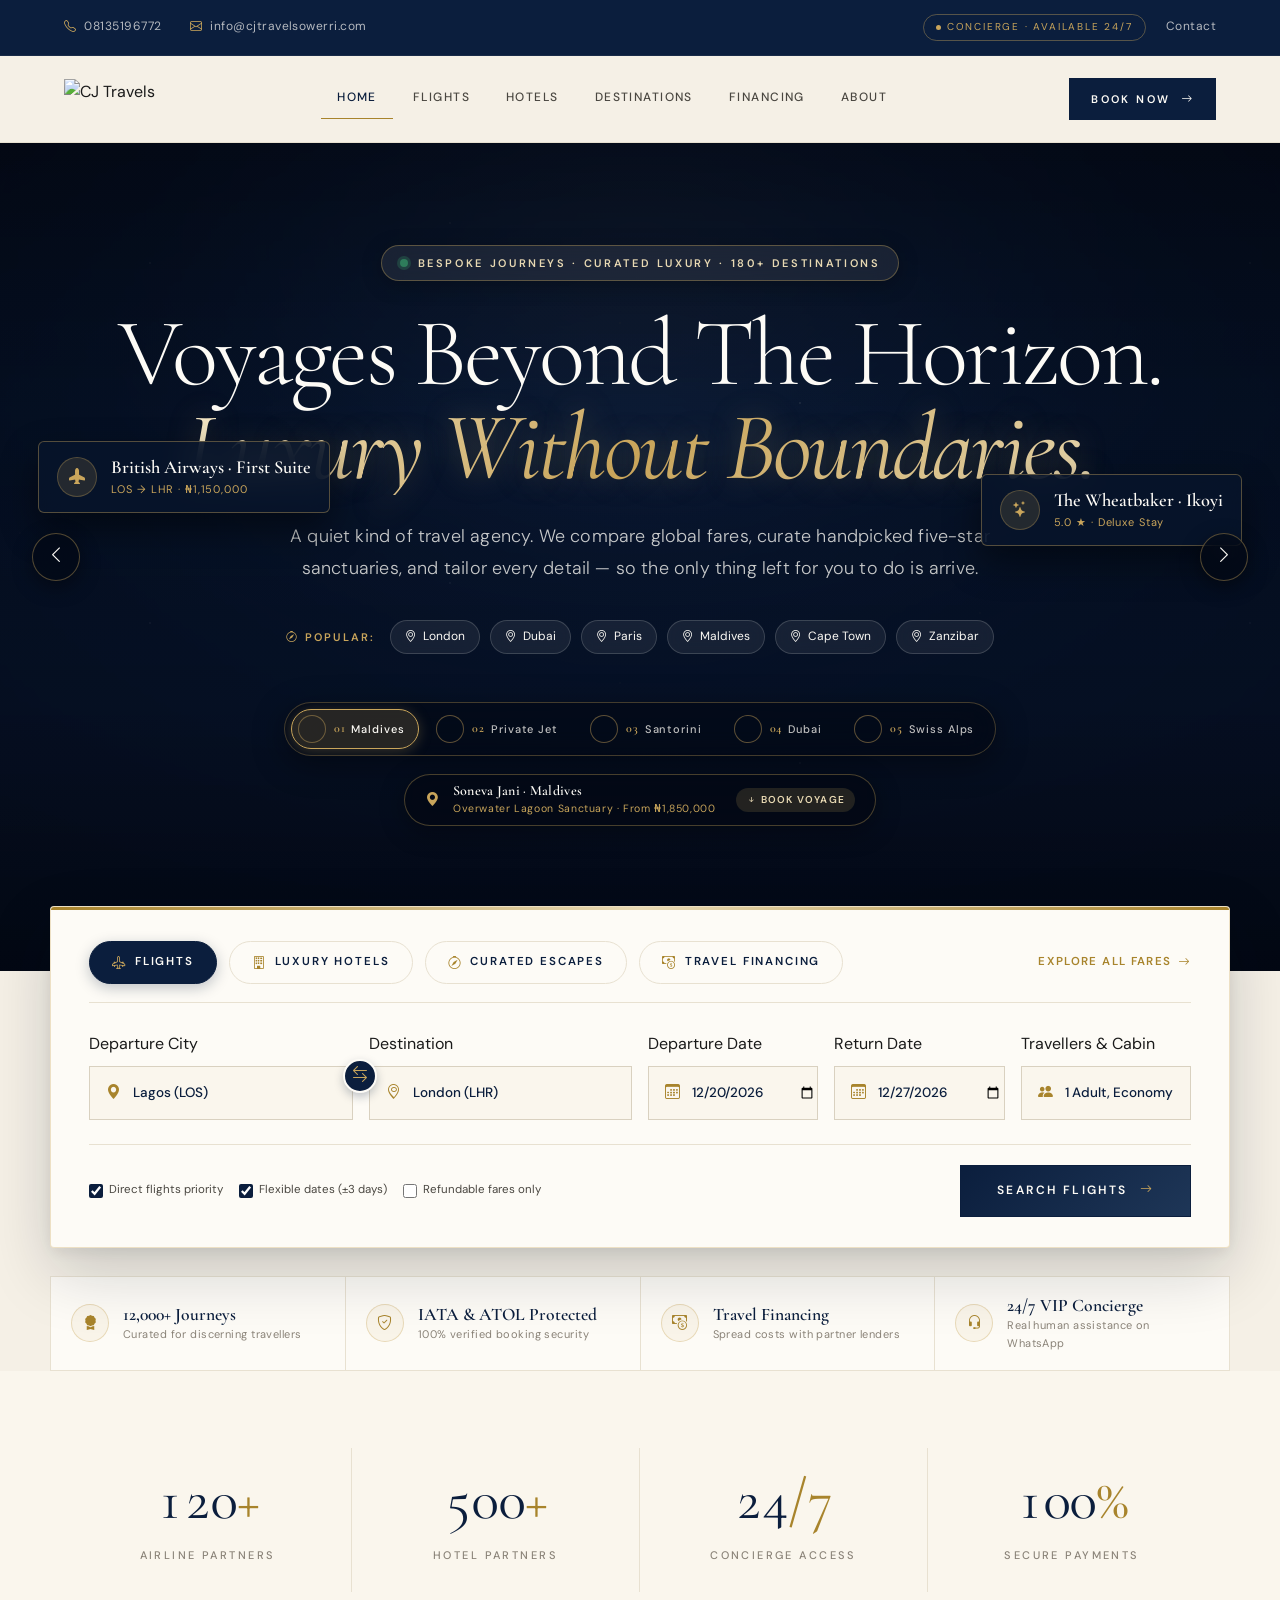
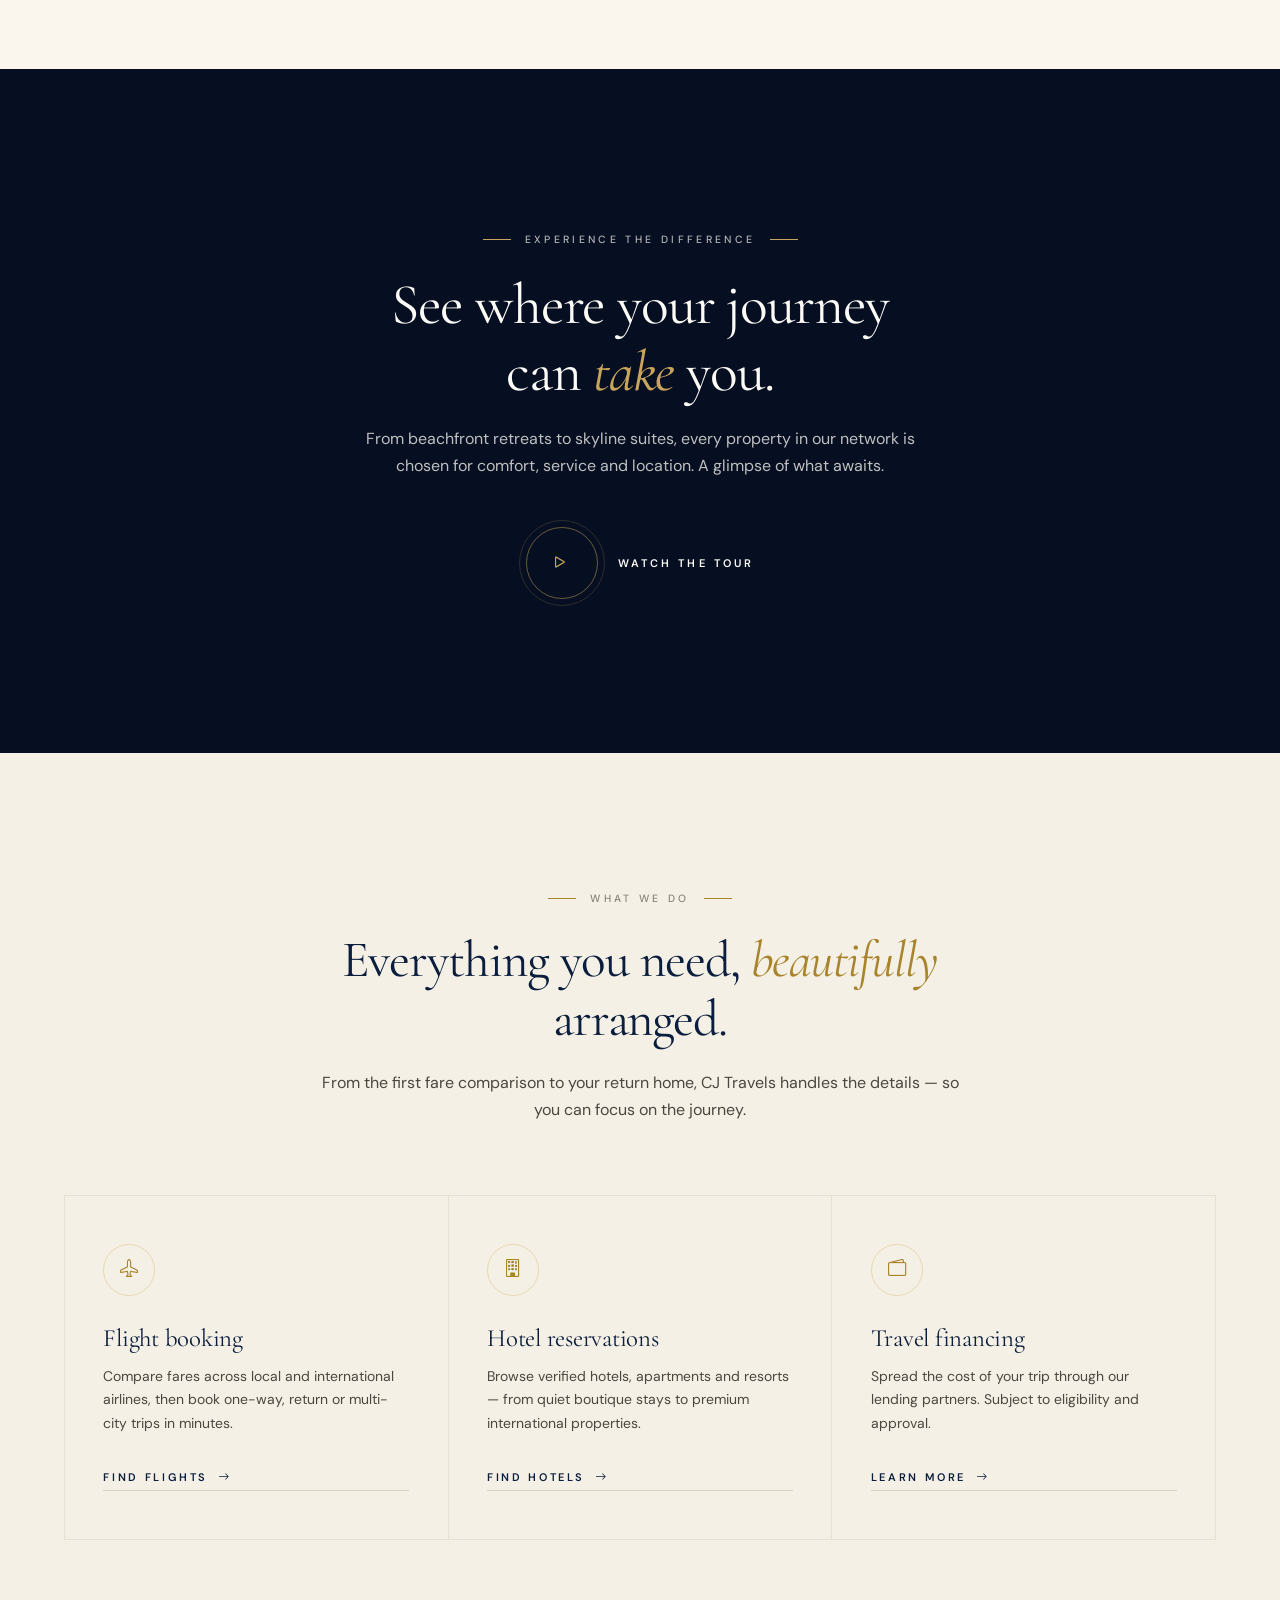
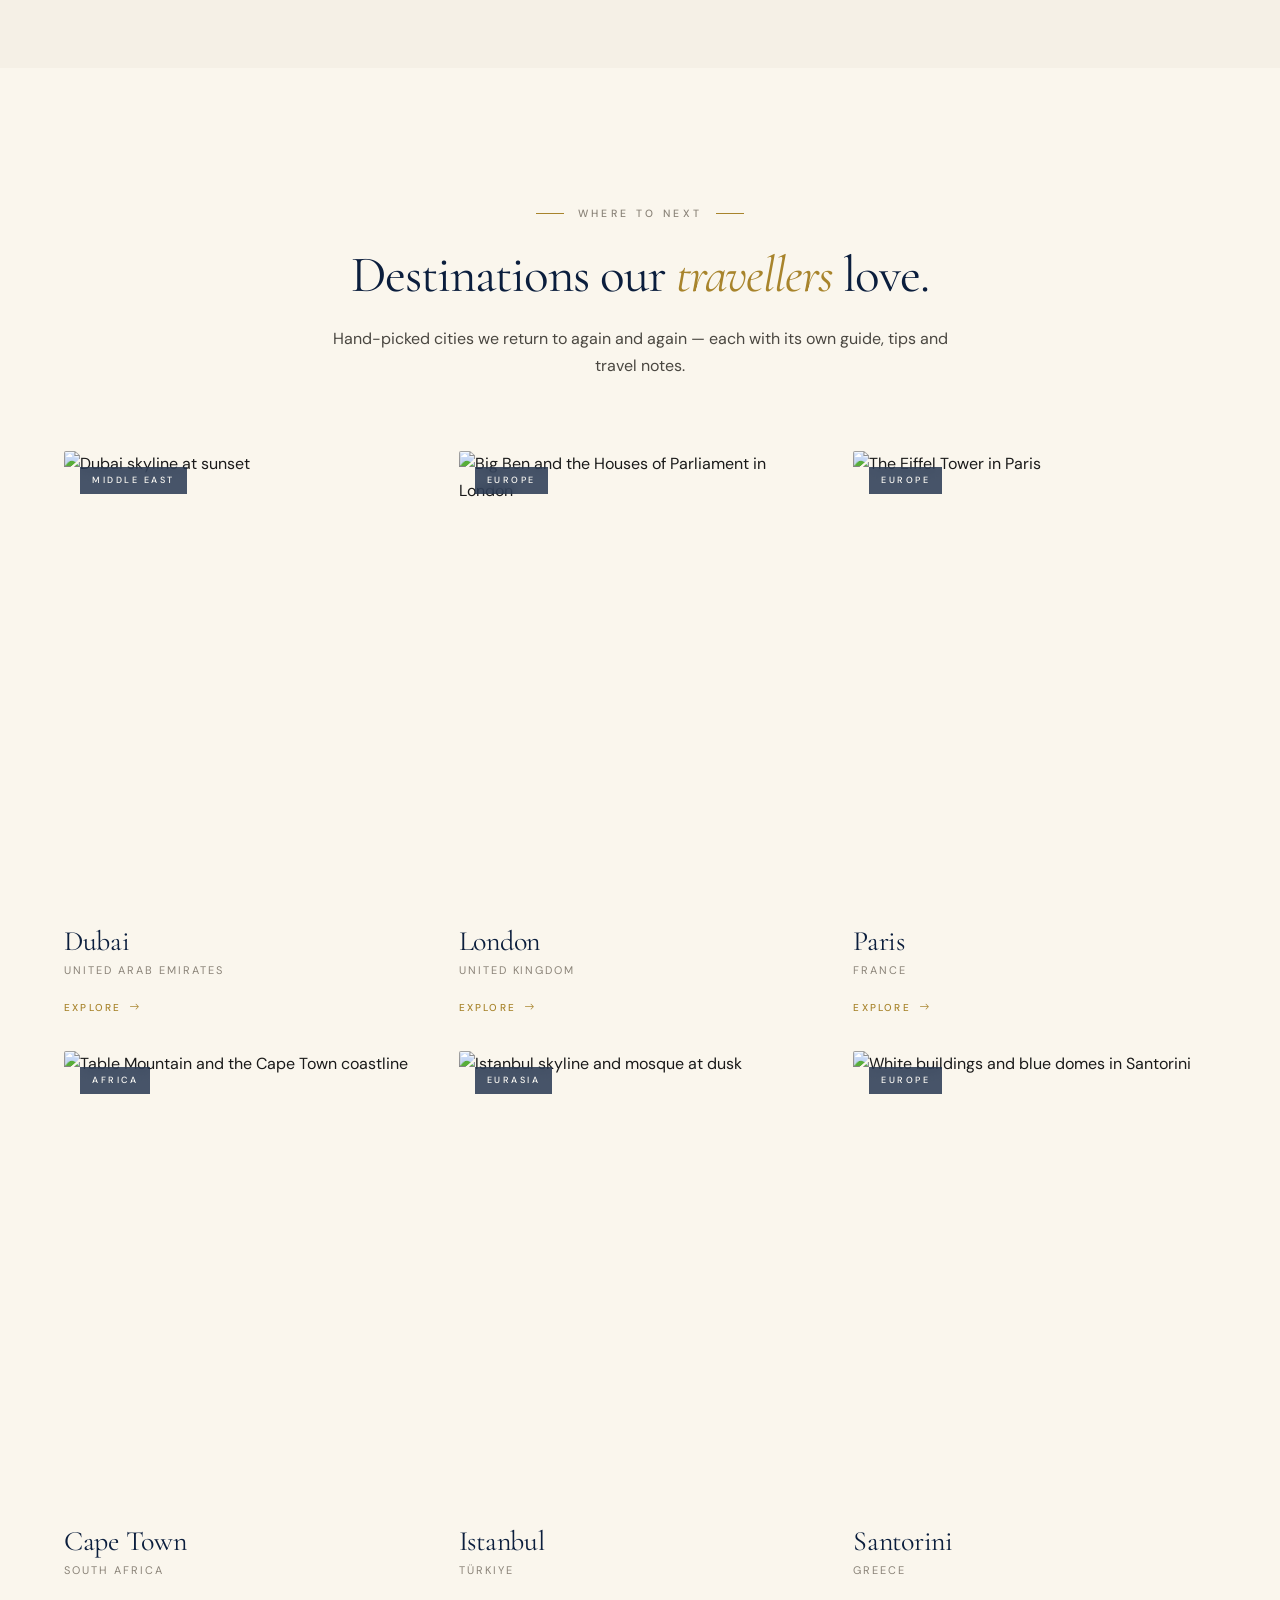
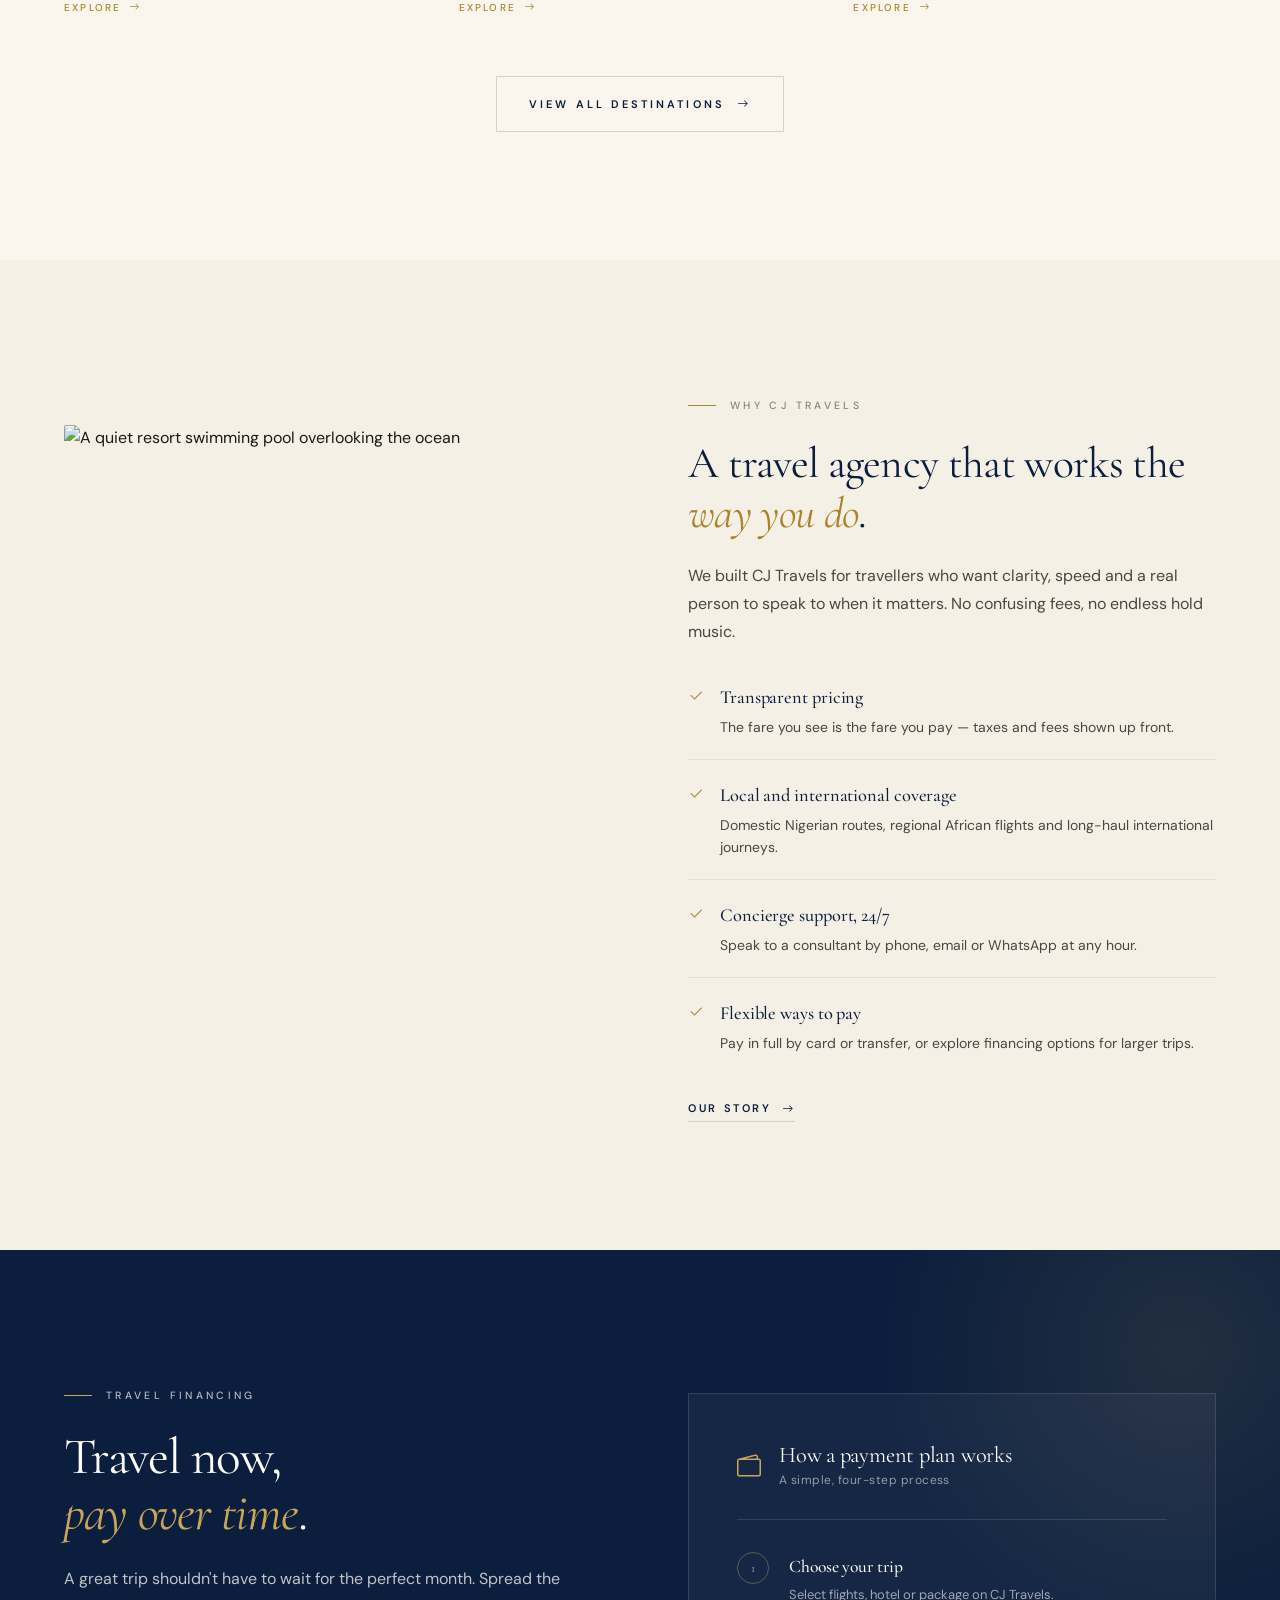
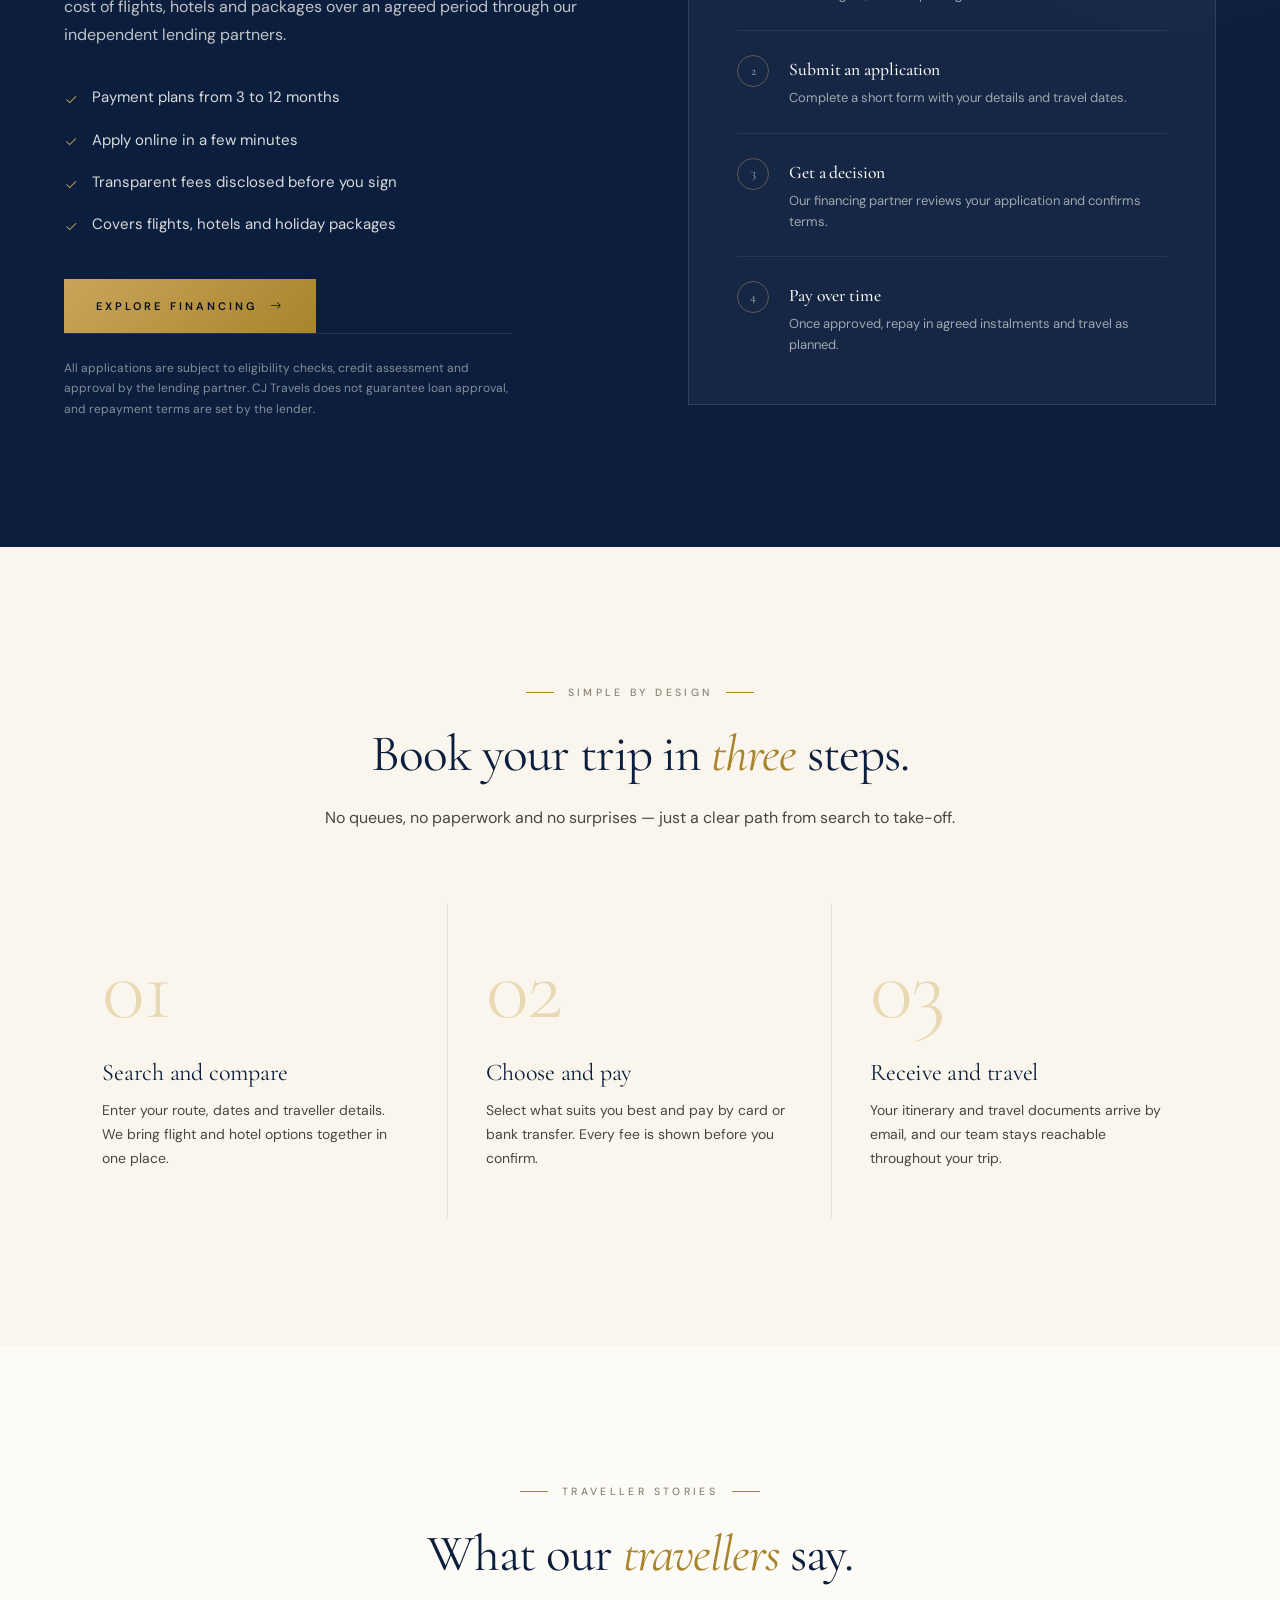
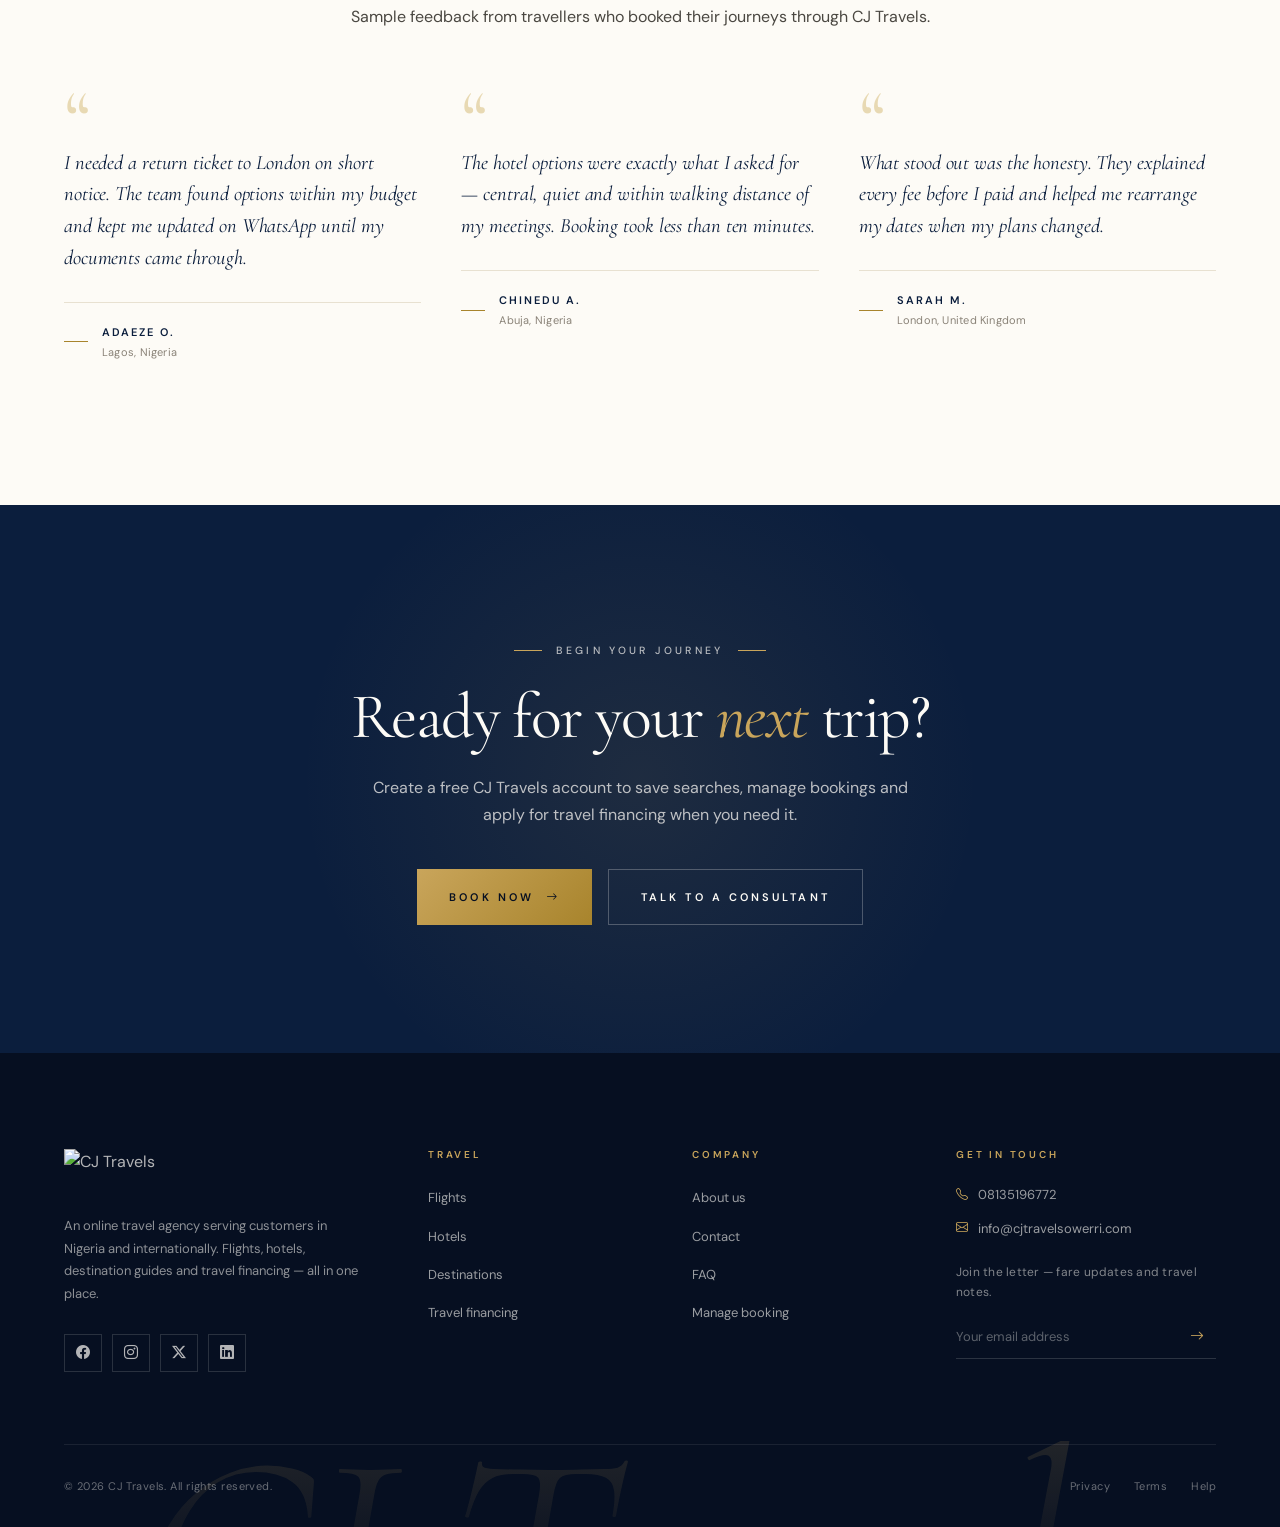
==== commit 8960e2b4: "Add customer emails, contact bookings, and the public contact and promo updates. Financing enquiries" ====
--- a/public/index.html
+++ b/public/index.html
@@ -2169,12 +2169,12 @@
     <div class="container">
       <div class="topbar-inner">
         <div class="topbar-left">
-          <a href="tel:+2348080452890"><i class="bi bi-telephone"></i> 0808 045 2890</a>
+          <a href="tel:+2348135196772"><i class="bi bi-telephone"></i> 08135196772</a>
           <a href="mailto:info@cjtravelsowerri.com"><i class="bi bi-envelope"></i> info@cjtravelsowerri.com</a>
         </div>
         <div class="topbar-right">
           <span class="topbar-badge">Concierge · Available 24/7</span>
-          <a href="contact.php">Contact</a>
+          <a href="contact">Contact</a>
         </div>
       </div>
     </div>
@@ -2187,23 +2187,22 @@
     <div class="container">
       <div class="nav-inner">
 
-        <a class="brand" href="index.php" aria-label="CJ Travels home">
+        <a class="brand" href="./" aria-label="CJ Travels home">
           <img src="images/logo-transparent.png" alt="CJ Travels" class="brand-logo" />
         </a>
 
         <nav class="nav-center" aria-label="Main navigation">
-          <a href="index.php" class="active" aria-current="page">Home</a>
-          <a href="flights.php">Flights</a>
-          <a href="hotels.php">Hotels</a>
-          <a href="destinations.php">Destinations</a>
-          <a href="financing.php">Financing</a>
-          <a href="about.php">About</a>
+          <a href="./" class="active" aria-current="page">Home</a>
+          <a href="flights">Flights</a>
+          <a href="hotels">Hotels</a>
+          <a href="destinations">Destinations</a>
+          <a href="financing">Financing</a>
+          <a href="about">About</a>
         
         </nav>
 
         <div class="nav-actions">
-          <a href="login.php" class="text-link">Sign in</a>
-          <a href="register.php" class="btn-nav-cta">Book now <i class="bi bi-arrow-right"></i></a>
+          <a href="contact#send-message" class="btn-nav-cta">Book now <i class="bi bi-arrow-right"></i></a>
         </div>
 
         <button class="navbar-toggler" type="button" id="mobileToggle"
@@ -2222,7 +2221,7 @@
 
   <aside class="mobile-nav" id="mobileNav" aria-label="Mobile navigation">
     <div class="mobile-nav-head">
-      <a class="brand" href="index.php" aria-label="CJ Travels home">
+      <a class="brand" href="./" aria-label="CJ Travels home">
           <img src="images/logo-transparent.png" alt="CJ Travels" class="brand-logo" />
         </a>
       <button class="mobile-nav-close" id="mobileClose" aria-label="Close menu">
@@ -2232,24 +2231,23 @@
 
     <div class="mobile-nav-body">
       <ul class="nav-list">
-        <li><a class="nav-link active" href="index.php">Home <i class="bi bi-arrow-right"></i></a></li>
-        <li><a class="nav-link" href="flights.php">Flights <i class="bi bi-arrow-right"></i></a></li>
-        <li><a class="nav-link" href="hotels.php">Hotels <i class="bi bi-arrow-right"></i></a></li>
-        <li><a class="nav-link" href="destinations.php">Destinations <i class="bi bi-arrow-right"></i></a></li>
-        <li><a class="nav-link" href="financing.php">Financing <i class="bi bi-arrow-right"></i></a></li>
-        <li><a class="nav-link" href="about.php">About <i class="bi bi-arrow-right"></i></a></li>
-        <li><a class="nav-link" href="contact.php">Contact <i class="bi bi-arrow-right"></i></a></li>
+        <li><a class="nav-link active" href="./">Home <i class="bi bi-arrow-right"></i></a></li>
+        <li><a class="nav-link" href="flights">Flights <i class="bi bi-arrow-right"></i></a></li>
+        <li><a class="nav-link" href="hotels">Hotels <i class="bi bi-arrow-right"></i></a></li>
+        <li><a class="nav-link" href="destinations">Destinations <i class="bi bi-arrow-right"></i></a></li>
+        <li><a class="nav-link" href="financing">Financing <i class="bi bi-arrow-right"></i></a></li>
+        <li><a class="nav-link" href="about">About <i class="bi bi-arrow-right"></i></a></li>
+        <li><a class="nav-link" href="contact">Contact <i class="bi bi-arrow-right"></i></a></li>
       </ul>
     </div>
 
     <div class="mobile-nav-cta">
-      <a href="login.php" class="btn-lux btn-lux-ghost">Sign in</a>
-      <a href="register.php" class="btn-lux btn-lux-navy">Book now <i class="bi bi-arrow-right"></i></a>
+      <a href="contact#send-message" class="btn-lux btn-lux-navy">Book now <i class="bi bi-arrow-right"></i></a>
     </div>
 
     <div class="mobile-nav-footer">
       <p>Reach the concierge</p>
-      <a href="tel:+2348080452890"><i class="bi bi-telephone"></i> 0808 045 2890</a>
+      <a href="tel:+2348135196772"><i class="bi bi-telephone"></i> 08135196772</a>
       <a href="mailto:info@cjtravelsowerri.com"><i class="bi bi-envelope"></i> info@cjtravelsowerri.com</a>
     </div>
   </aside>
@@ -2423,13 +2421,13 @@
                   aria-controls="hotels-pane" aria-selected="false">
             <i class="bi bi-building"></i> Luxury Hotels
           </button>
-          <a href="destinations.php" class="terminal-tab-btn d-none d-md-inline-flex" style="text-decoration:none;">
+          <a href="destinations" class="terminal-tab-btn d-none d-md-inline-flex" style="text-decoration:none;">
             <i class="bi bi-compass"></i> Curated Escapes
           </a>
-          <a href="financing.php" class="terminal-tab-btn d-none d-lg-inline-flex" style="text-decoration:none;">
+          <a href="financing" class="terminal-tab-btn d-none d-lg-inline-flex" style="text-decoration:none;">
             <i class="bi bi-cash-coin"></i> Travel Financing
           </a>
-          <a href="flights.php" class="terminal-tab-link">
+          <a href="flights" class="terminal-tab-link">
             Explore All Fares <i class="bi bi-arrow-right"></i>
           </a>
         </div>
@@ -2684,19 +2682,19 @@
         </div>
 
         <div class="services-grid reveal">
-          <a href="flights.php" class="service">
+          <a href="flights" class="service">
             <span class="service-icon"><i class="bi bi-airplane"></i></span>
             <h3>Flight booking</h3>
             <p>Compare fares across local and international airlines, then book one-way, return or multi-city trips in minutes.</p>
             <span class="link-arrow">Find flights <i class="bi bi-arrow-right"></i></span>
           </a>
-          <a href="hotels.php" class="service">
+          <a href="hotels" class="service">
             <span class="service-icon"><i class="bi bi-building"></i></span>
             <h3>Hotel reservations</h3>
             <p>Browse verified hotels, apartments and resorts — from quiet boutique stays to premium international properties.</p>
             <span class="link-arrow">Find hotels <i class="bi bi-arrow-right"></i></span>
           </a>
-          <a href="financing.php" class="service">
+          <a href="financing" class="service">
             <span class="service-icon"><i class="bi bi-wallet2"></i></span>
             <h3>Travel financing</h3>
             <p>Spread the cost of your trip through our lending partners. Subject to eligibility and approval.</p>
@@ -2719,7 +2717,7 @@
 
         <div class="dest-grid reveal">
 
-          <a href="destinations.php" class="dest-card">
+          <a href="destinations" class="dest-card">
             <div class="dest-media">
               <span class="dest-continent">Middle East</span>
               <img src="https://images.unsplash.com/photo-1512453979798-5ea266f8880c?auto=format&fit=crop&w=900&q=85"
@@ -2732,7 +2730,7 @@
             </div>
           </a>
 
-          <a href="destinations.php" class="dest-card">
+          <a href="destinations" class="dest-card">
             <div class="dest-media">
               <span class="dest-continent">Europe</span>
               <img src="https://images.unsplash.com/photo-1513635269975-59663e0ac1ad?auto=format&fit=crop&w=900&q=85"
@@ -2745,7 +2743,7 @@
             </div>
           </a>
 
-          <a href="destinations.php" class="dest-card">
+          <a href="destinations" class="dest-card">
             <div class="dest-media">
               <span class="dest-continent">Europe</span>
               <img src="https://images.unsplash.com/photo-1502602898657-3e91760cbb34?auto=format&fit=crop&w=900&q=85"
@@ -2758,7 +2756,7 @@
             </div>
           </a>
 
-          <a href="destinations.php" class="dest-card">
+          <a href="destinations" class="dest-card">
             <div class="dest-media">
               <span class="dest-continent">Africa</span>
               <img src="https://images.unsplash.com/photo-1580060839134-75a5edca2e99?auto=format&fit=crop&w=900&q=85"
@@ -2771,7 +2769,7 @@
             </div>
           </a>
 
-          <a href="destinations.php" class="dest-card">
+          <a href="destinations" class="dest-card">
             <div class="dest-media">
               <span class="dest-continent">Eurasia</span>
               <img src="https://images.unsplash.com/photo-1524231757912-21f4fe3a7200?auto=format&fit=crop&w=900&q=85"
@@ -2784,7 +2782,7 @@
             </div>
           </a>
 
-          <a href="destinations.php" class="dest-card">
+          <a href="destinations" class="dest-card">
             <div class="dest-media">
               <span class="dest-continent">Europe</span>
               <img src="https://images.unsplash.com/photo-1570077188670-e3a8d69ac5ff?auto=format&fit=crop&w=900&q=85"
@@ -2800,7 +2798,7 @@
         </div>
 
         <div class="text-center" style="margin-top: 56px;">
-          <a href="destinations.php" class="btn-lux btn-lux-ghost">
+          <a href="destinations" class="btn-lux btn-lux-ghost">
             View all destinations <i class="bi bi-arrow-right arrow"></i>
           </a>
         </div>
@@ -2857,7 +2855,7 @@
               </li>
             </ul>
 
-            <a href="about.php" class="link-arrow">Our story <i class="bi bi-arrow-right"></i></a>
+            <a href="about" class="link-arrow">Our story <i class="bi bi-arrow-right"></i></a>
           </div>
         </div>
       </div>
@@ -2884,7 +2882,7 @@
               <li><i class="bi bi-check2"></i> Covers flights, hotels and holiday packages</li>
             </ul>
 
-            <a href="financing.php" class="btn-lux btn-lux-gold">
+            <a href="financing" class="btn-lux btn-lux-gold">
               Explore financing <i class="bi bi-arrow-right arrow"></i>
             </a>
 
@@ -3042,10 +3040,10 @@
           travel financing when you need it.
         </p>
         <div class="cta-actions">
-          <a href="register.php" class="btn-lux btn-lux-gold">
-            Create free account <i class="bi bi-arrow-right arrow"></i>
+          <a href="contact#send-message" class="btn-lux btn-lux-gold">
+            Book now <i class="bi bi-arrow-right arrow"></i>
           </a>
-          <a href="contact.php" class="btn-lux btn-lux-ghost">Talk to a consultant</a>
+          <a href="contact" class="btn-lux btn-lux-ghost">Talk to a consultant</a>
         </div>
       </div>
     </section>
@@ -3062,7 +3060,7 @@
       <div class="footer-grid">
 
         <div>
-          <a class="footer-brand" href="index.php" aria-label="CJ Travels home">
+          <a class="footer-brand" href="./" aria-label="CJ Travels home">
             <img src="images/logo-white.png" alt="CJ Travels" class="brand-logo footer-logo" />
           </a>
           <p class="footer-about">
@@ -3080,27 +3078,27 @@
         <div>
           <h4 class="footer-heading">Travel</h4>
           <ul class="footer-links">
-            <li><a href="flights.php">Flights</a></li>
-            <li><a href="hotels.php">Hotels</a></li>
-            <li><a href="destinations.php">Destinations</a></li>
-            <li><a href="financing.php">Travel financing</a></li>
+            <li><a href="flights">Flights</a></li>
+            <li><a href="hotels">Hotels</a></li>
+            <li><a href="destinations">Destinations</a></li>
+            <li><a href="financing">Travel financing</a></li>
           </ul>
         </div>
 
         <div>
           <h4 class="footer-heading">Company</h4>
           <ul class="footer-links">
-            <li><a href="about.php">About us</a></li>
-            <li><a href="contact.php">Contact</a></li>
-            <li><a href="faq.php">FAQ</a></li>
-            <li><a href="manage-booking.php">Manage booking</a></li>
+            <li><a href="about">About us</a></li>
+            <li><a href="contact">Contact</a></li>
+            <li><a href="faq">FAQ</a></li>
+            <li><a href="manage-booking">Manage booking</a></li>
           </ul>
         </div>
 
         <div>
           <h4 class="footer-heading">Get in touch</h4>
           <div class="footer-contact">
-            <a href="tel:+2348080452890"><i class="bi bi-telephone"></i> 0808 045 2890</a>
+            <a href="tel:+2348135196772"><i class="bi bi-telephone"></i> 08135196772</a>
             <a href="mailto:info@cjtravelsowerri.com"><i class="bi bi-envelope"></i> info@cjtravelsowerri.com</a>
           </div>
 
@@ -3122,9 +3120,9 @@
       <div class="footer-bottom">
         <p>&copy; <span data-year>2025</span> CJ Travels. All rights reserved.</p>
         <ul class="footer-legal">
-          <li><a href="privacy.php">Privacy</a></li>
-          <li><a href="terms.php">Terms</a></li>
-          <li><a href="faq.php">Help</a></li>
+          <li><a href="privacy">Privacy</a></li>
+          <li><a href="terms">Terms</a></li>
+          <li><a href="faq">Help</a></li>
         </ul>
       </div>
     </div>
